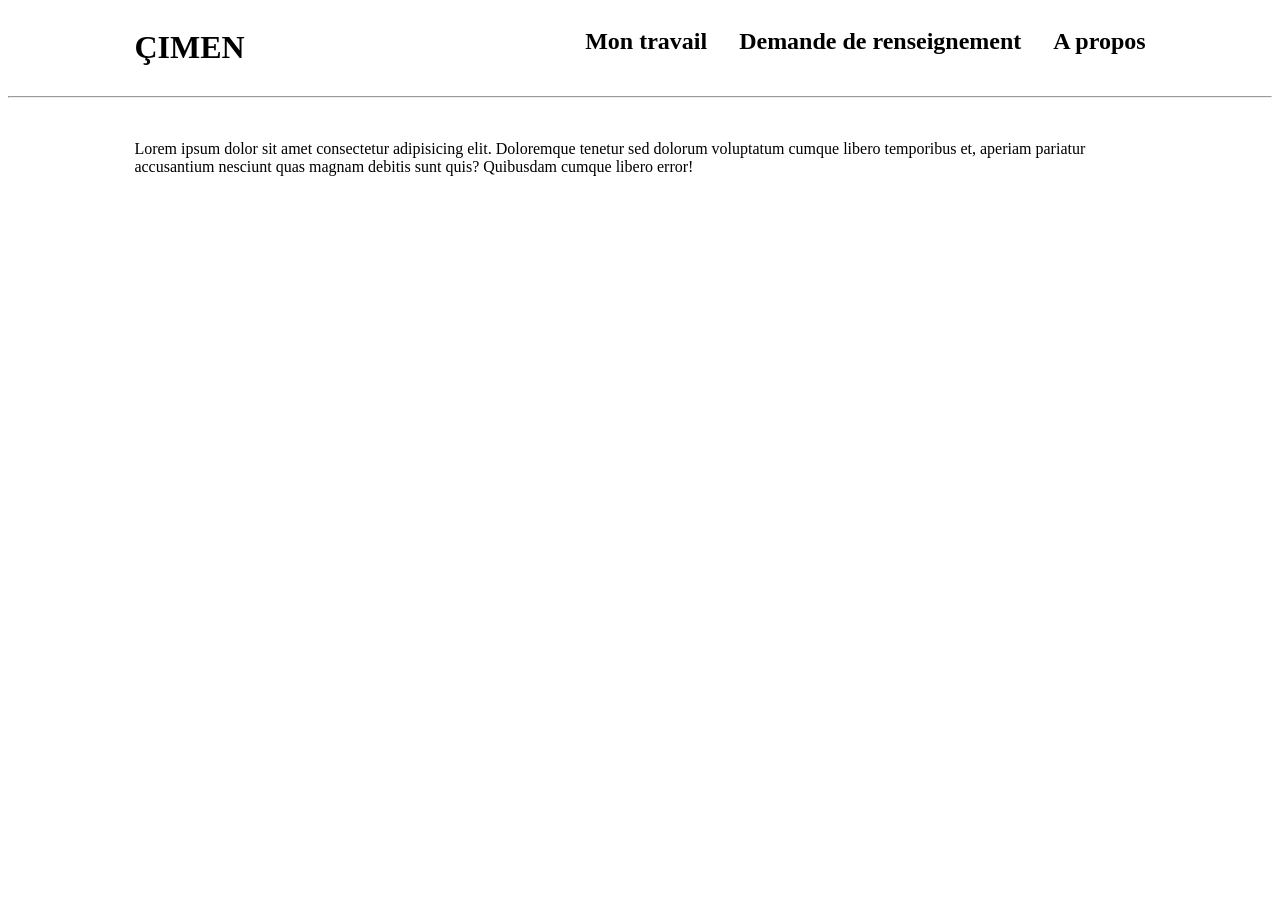
==== index.html @ 94a95dae "Add files via upload" ====
<!DOCTYPE html>
<html lang="en">
<head>
    <meta charset="UTF-8">
    <meta name="viewport" content="width=device-width, initial-scale=1.0">
    <title>portfolio</title>
    <link rel="stylesheet" href="style.css">
</head>
<body>
    <div class="header container">
        <h1>ÇIMEN</h1>
        <div class="menu">
            <h2>Mon travail</h2>
            <h2>Demande de renseignement</h2>
            <h2>A propos</h2>
        </div>
    </div>
    <hr>
    <div class="container">
         <img src="images/saifle1-0925.jpg" alt="" class="full_width">
    <p>Lorem ipsum dolor sit amet consectetur adipisicing elit. Doloremque tenetur sed dolorum voluptatum cumque libero temporibus et, aperiam pariatur accusantium nesciunt quas magnam debitis sunt quis? Quibusdam cumque libero error!</p>
    </div>
    <div class="gallery">
        <img src="images/WLQBNycbrvwDtgbrcdLbaE.jpg" alt="">
        <img src="images/Bachelor's_button,_Basket_flower,_Boutonniere_flower,_Cornflower_-_3.jpg" alt="">
    </div>
</body>
</html>
---- style.css ----
.header{
    display: flex;
    justify-content: space-between;
    allign-items : center; 
}

.menu{
    display: flex;
    justify-content: space-between;
    gap: 32px;
}

.container{
    width: 80%;
    margin: 0 auto;
}

.full_width{
    width: 100%;
    object-fit: cover;
}
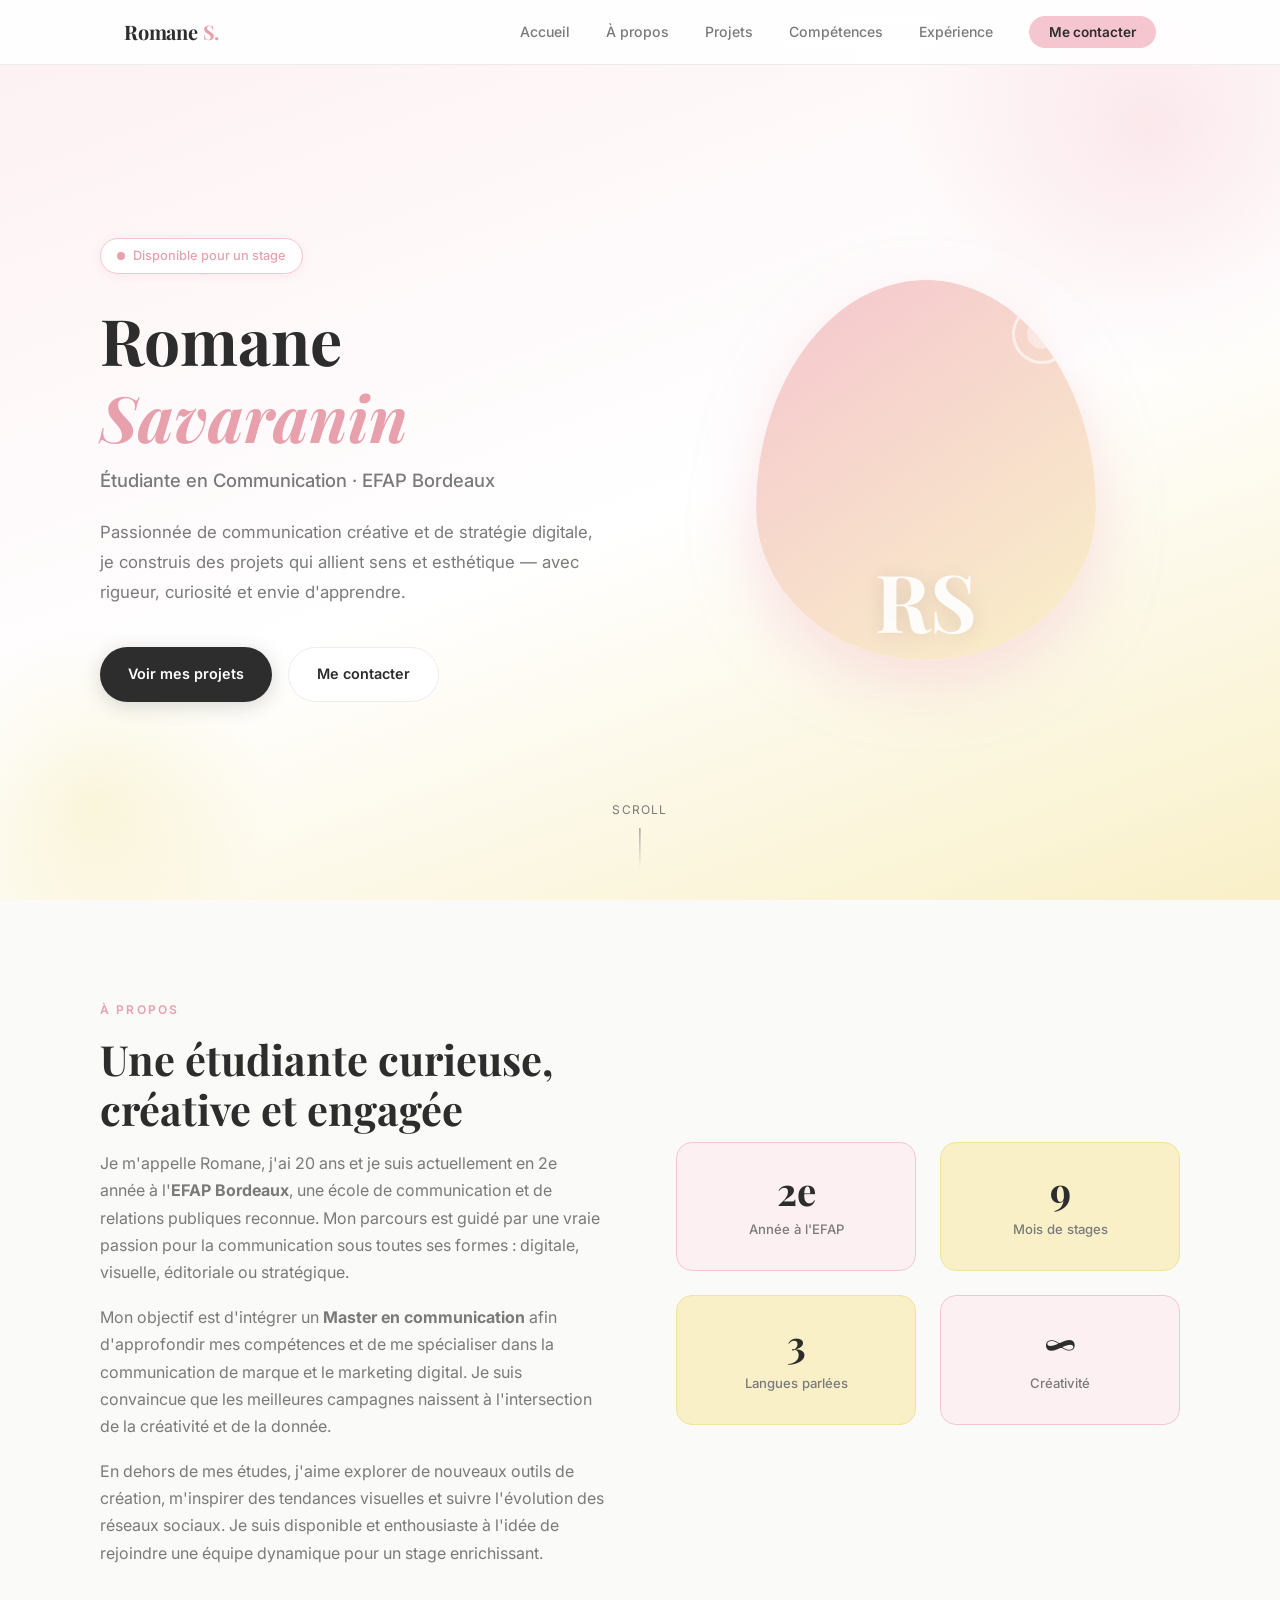
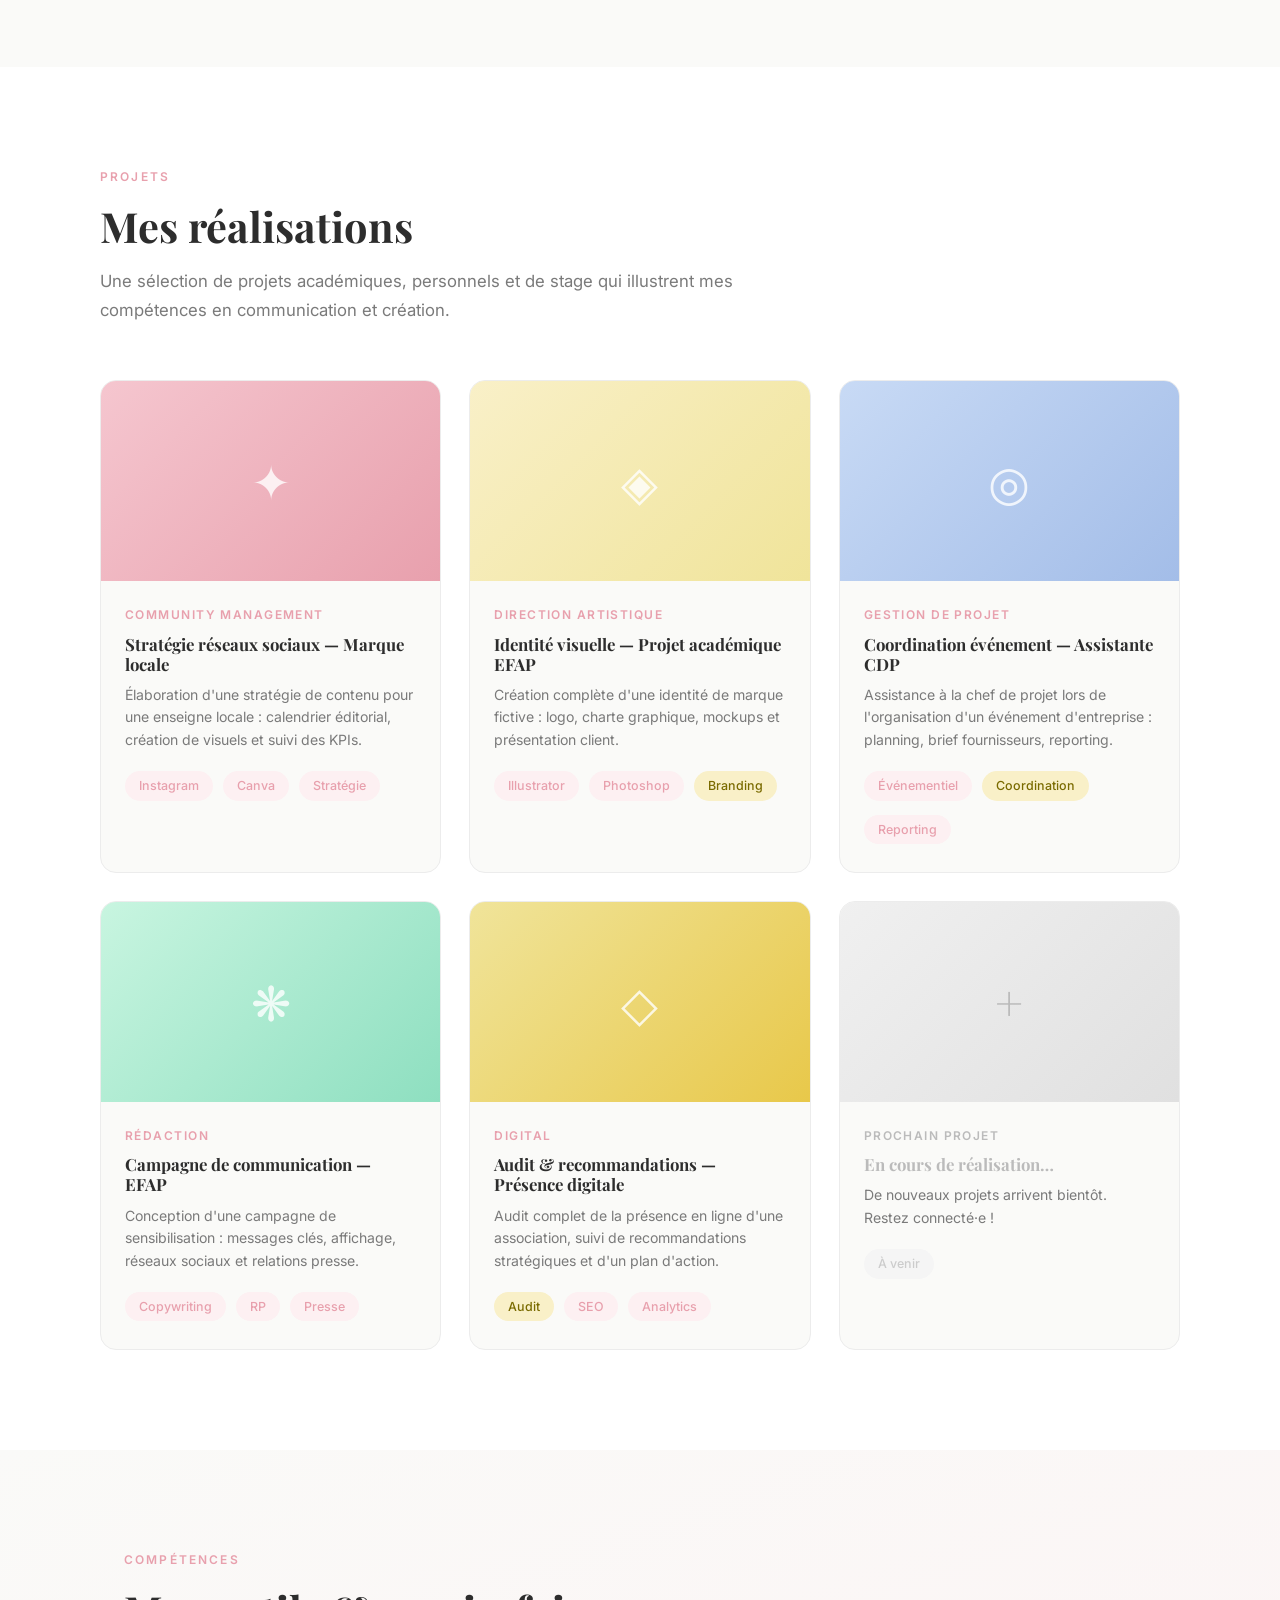
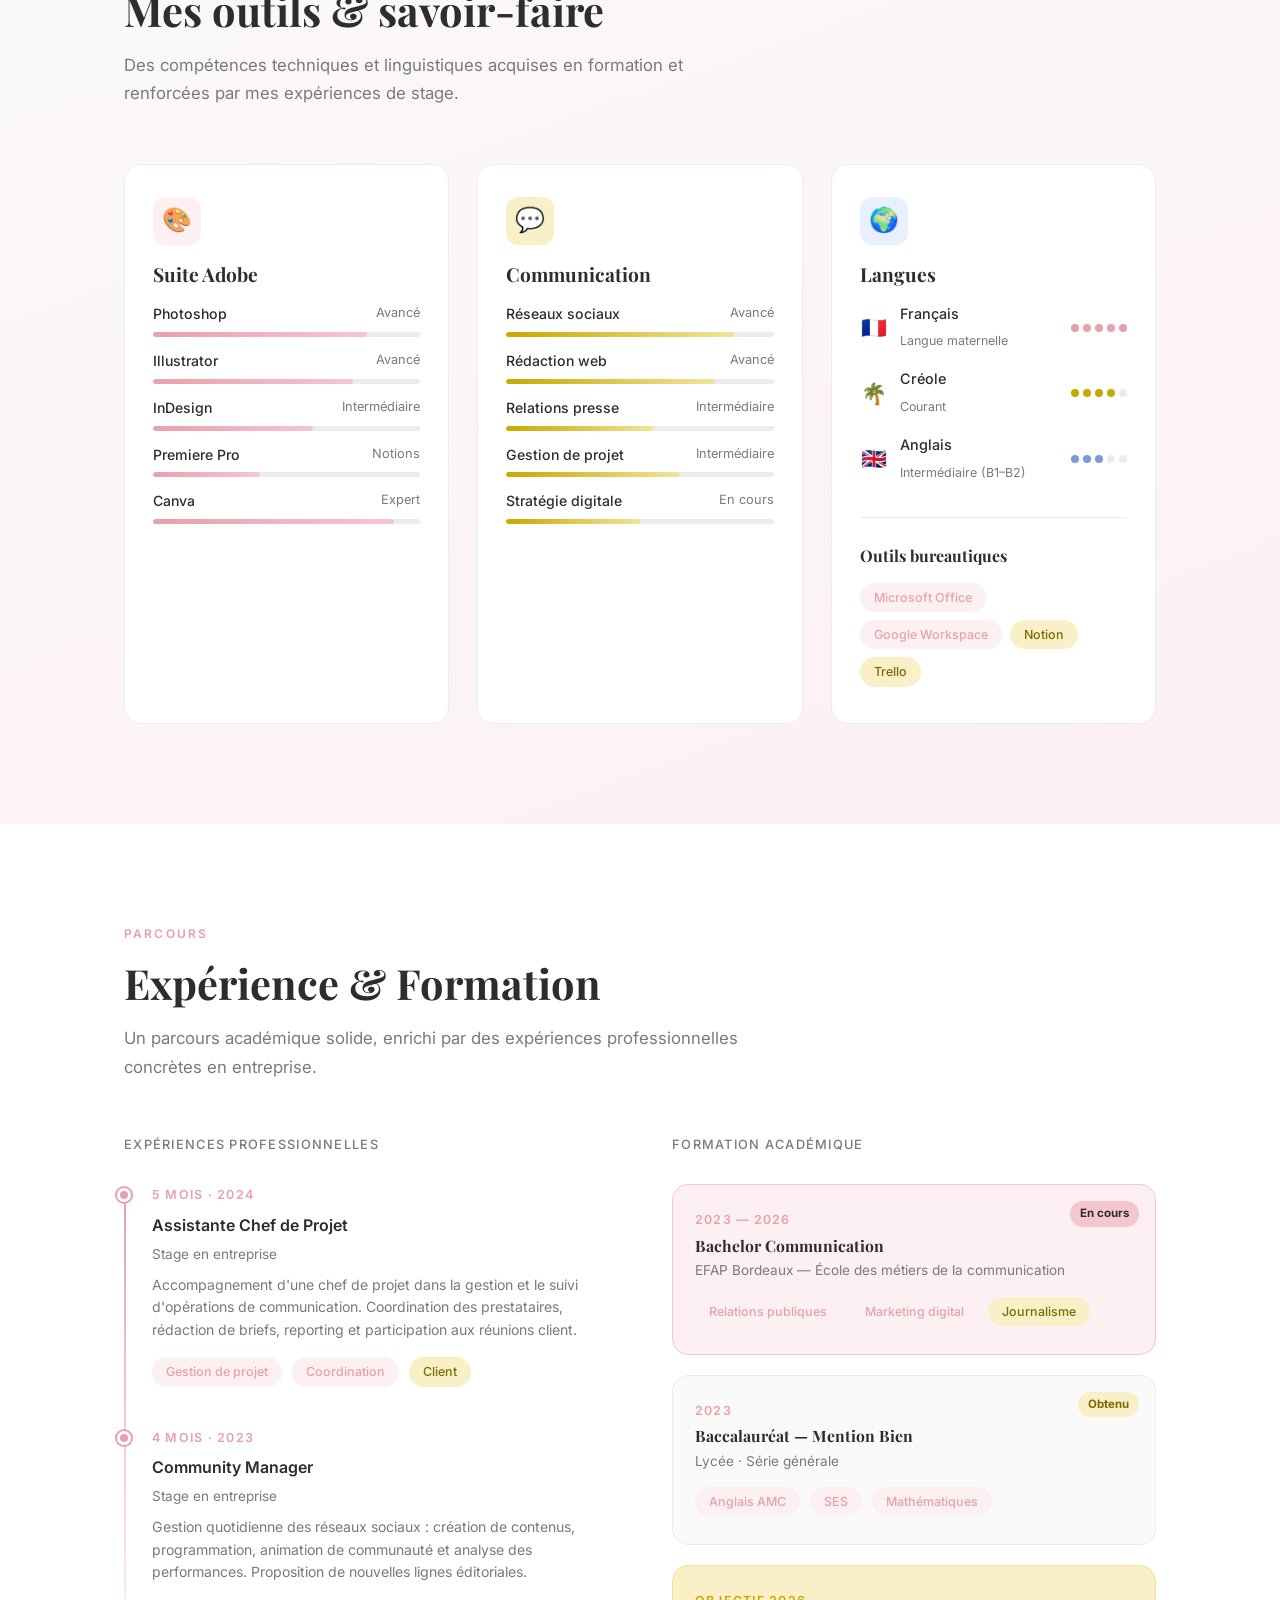
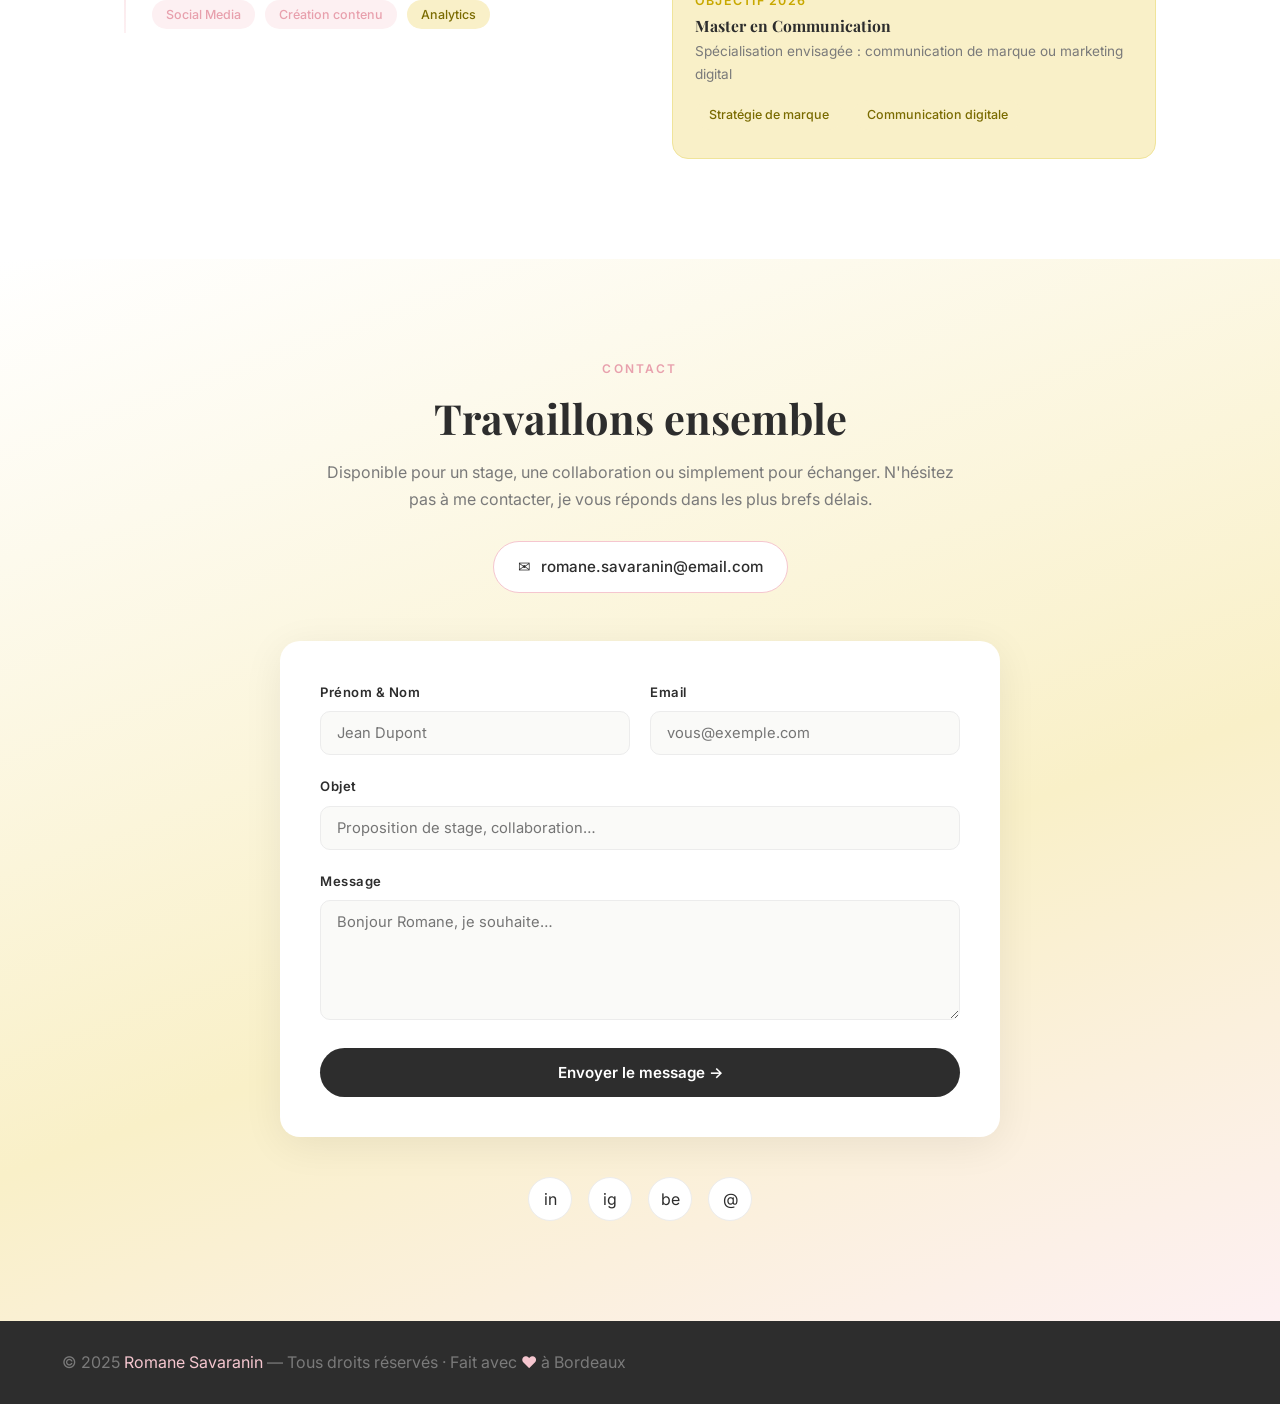
==== commit 349eb83c: "Add files via upload" ====
--- a/index.html
+++ b/index.html
@@ -1,28 +1,726 @@
 <!DOCTYPE html>
-<html lang="en">
+<html lang="fr">
 <head>
-    <meta charset="UTF-8">
-    <meta name="viewport" content="width=device-width, initial-scale=1.0">
-    <title>portfolio</title>
-    <link rel="stylesheet" href="style.css">
+  <meta charset="UTF-8" />
+  <meta name="viewport" content="width=device-width, initial-scale=1.0" />
+  <meta name="description" content="Portfolio de Romane Savaranin — Étudiante en communication à l'EFAP Bordeaux" />
+  <title>Romane Savaranin — Portfolio</title>
+
+  <!-- Google Fonts -->
+  <link rel="preconnect" href="https://fonts.googleapis.com" />
+  <link rel="preconnect" href="https://fonts.gstatic.com" crossorigin />
+  <link href="https://fonts.googleapis.com/css2?family=Playfair+Display:ital,wght@0,400;0,700;1,400&family=Inter:wght@400;500;600&display=swap" rel="stylesheet" />
+
+  <link rel="stylesheet" href="style.css" />
 </head>
 <body>
-    <div class="header container">
-        <h1>ÇIMEN</h1>
-        <div class="menu">
-            <h2>Mon travail</h2>
-            <h2>Demande de renseignement</h2>
-            <h2>A propos</h2>
-        </div>
-    </div>
-    <hr>
+
+  <!-- ============================================================
+       NAVIGATION
+  ============================================================ -->
+  <nav id="navbar">
+    <div class="nav-inner">
+      <a href="#accueil" class="nav-logo">Romane <span>S.</span></a>
+
+      <ul class="nav-links">
+        <li><a href="#accueil">Accueil</a></li>
+        <li><a href="#apropos">À propos</a></li>
+        <li><a href="#projets">Projets</a></li>
+        <li><a href="#competences">Compétences</a></li>
+        <li><a href="#experience">Expérience</a></li>
+        <li><a href="#contact" class="nav-cta">Me contacter</a></li>
+      </ul>
+
+      <button class="hamburger" id="hamburger" aria-label="Menu">
+        <span></span>
+        <span></span>
+        <span></span>
+      </button>
+    </div>
+
+    <div class="mobile-menu" id="mobileMenu">
+      <a href="#accueil"    onclick="closeMobileMenu()">Accueil</a>
+      <a href="#apropos"    onclick="closeMobileMenu()">À propos</a>
+      <a href="#projets"    onclick="closeMobileMenu()">Projets</a>
+      <a href="#competences" onclick="closeMobileMenu()">Compétences</a>
+      <a href="#experience" onclick="closeMobileMenu()">Expérience</a>
+      <a href="#contact"    onclick="closeMobileMenu()">Me contacter</a>
+    </div>
+  </nav>
+
+
+  <!-- ============================================================
+       HERO — ACCUEIL
+  ============================================================ -->
+  <section id="accueil">
+    <div class="hero-inner">
+
+      <!-- Texte -->
+      <div class="hero-text">
+        <div class="hero-badge">Disponible pour un stage</div>
+
+        <h1 class="hero-name">
+          Romane<br />
+          <em>Savaranin</em>
+        </h1>
+
+        <p class="hero-role">Étudiante en Communication · EFAP Bordeaux</p>
+
+        <p class="hero-tagline">
+          Passionnée de communication créative et de stratégie digitale,
+          je construis des projets qui allient sens et esthétique —
+          avec rigueur, curiosité et envie d'apprendre.
+        </p>
+
+        <div class="hero-ctas">
+          <a href="#projets" class="btn btn-primary">
+            Voir mes projets
+          </a>
+          <a href="#contact" class="btn btn-secondary">
+            Me contacter
+          </a>
+        </div>
+      </div>
+
+      <!-- Visuel -->
+      <div class="hero-visual">
+        <div class="hero-avatar">
+          <div class="avatar-decoration"></div>
+          <div class="hero-avatar-inner">
+            <span class="avatar-initials">RS</span>
+          </div>
+        </div>
+      </div>
+
+    </div>
+
+    <div class="hero-scroll">Scroll</div>
+  </section>
+
+
+  <!-- ============================================================
+       À PROPOS
+  ============================================================ -->
+  <section id="apropos">
+    <div class="about-grid">
+
+      <!-- Texte -->
+      <div class="about-text reveal">
+        <span class="section-label">À propos</span>
+        <h2 class="section-title">Une étudiante curieuse,<br />créative et engagée</h2>
+
+        <p>
+          Je m'appelle Romane, j'ai 20 ans et je suis actuellement en 2e année
+          à l'<strong>EFAP Bordeaux</strong>, une école de communication et de
+          relations publiques reconnue. Mon parcours est guidé par une vraie
+          passion pour la communication sous toutes ses formes : digitale,
+          visuelle, éditoriale ou stratégique.
+        </p>
+        <p>
+          Mon objectif est d'intégrer un <strong>Master en communication</strong>
+          afin d'approfondir mes compétences et de me spécialiser dans la
+          communication de marque et le marketing digital. Je suis convaincue
+          que les meilleures campagnes naissent à l'intersection de la créativité
+          et de la donnée.
+        </p>
+        <p>
+          En dehors de mes études, j'aime explorer de nouveaux outils de création,
+          m'inspirer des tendances visuelles et suivre l'évolution des réseaux sociaux.
+          Je suis disponible et enthousiaste à l'idée de rejoindre une équipe
+          dynamique pour un stage enrichissant.
+        </p>
+      </div>
+
+      <!-- Stats -->
+      <div class="about-stats reveal reveal-delay-1">
+        <div class="stat-card">
+          <span class="stat-number">2e</span>
+          <span class="stat-label">Année à l'EFAP</span>
+        </div>
+        <div class="stat-card">
+          <span class="stat-number">9</span>
+          <span class="stat-label">Mois de stages</span>
+        </div>
+        <div class="stat-card">
+          <span class="stat-number">3</span>
+          <span class="stat-label">Langues parlées</span>
+        </div>
+        <div class="stat-card">
+          <span class="stat-number">∞</span>
+          <span class="stat-label">Créativité</span>
+        </div>
+      </div>
+
+    </div>
+  </section>
+
+
+  <!-- ============================================================
+       PROJETS
+  ============================================================ -->
+  <section id="projets">
+    <div class="projects-header reveal">
+      <span class="section-label">Projets</span>
+      <h2 class="section-title">Mes réalisations</h2>
+      <p class="section-subtitle">
+        Une sélection de projets académiques, personnels et de stage
+        qui illustrent mes compétences en communication et création.
+      </p>
+    </div>
+
+    <div class="projects-grid">
+
+      <!-- Carte 1 -->
+      <article class="project-card reveal">
+        <div class="project-thumb">
+          <span class="project-thumb-label">✦</span>
+          <div class="project-overlay">
+            <span class="project-overlay-text">Voir le projet</span>
+          </div>
+        </div>
+        <div class="project-body">
+          <span class="project-category">Community Management</span>
+          <h3 class="project-title">Stratégie réseaux sociaux — Marque locale</h3>
+          <p class="project-desc">
+            Élaboration d'une stratégie de contenu pour une enseigne locale :
+            calendrier éditorial, création de visuels et suivi des KPIs.
+          </p>
+          <div class="project-tags">
+            <span class="tag">Instagram</span>
+            <span class="tag">Canva</span>
+            <span class="tag">Stratégie</span>
+          </div>
+        </div>
+      </article>
+
+      <!-- Carte 2 -->
+      <article class="project-card reveal reveal-delay-1">
+        <div class="project-thumb">
+          <span class="project-thumb-label">◈</span>
+          <div class="project-overlay">
+            <span class="project-overlay-text">Voir le projet</span>
+          </div>
+        </div>
+        <div class="project-body">
+          <span class="project-category">Direction Artistique</span>
+          <h3 class="project-title">Identité visuelle — Projet académique EFAP</h3>
+          <p class="project-desc">
+            Création complète d'une identité de marque fictive : logo, charte
+            graphique, mockups et présentation client.
+          </p>
+          <div class="project-tags">
+            <span class="tag">Illustrator</span>
+            <span class="tag">Photoshop</span>
+            <span class="tag butter">Branding</span>
+          </div>
+        </div>
+      </article>
+
+      <!-- Carte 3 -->
+      <article class="project-card reveal reveal-delay-2">
+        <div class="project-thumb">
+          <span class="project-thumb-label">◎</span>
+          <div class="project-overlay">
+            <span class="project-overlay-text">Voir le projet</span>
+          </div>
+        </div>
+        <div class="project-body">
+          <span class="project-category">Gestion de Projet</span>
+          <h3 class="project-title">Coordination événement — Assistante CDP</h3>
+          <p class="project-desc">
+            Assistance à la chef de projet lors de l'organisation d'un événement
+            d'entreprise : planning, brief fournisseurs, reporting.
+          </p>
+          <div class="project-tags">
+            <span class="tag">Événementiel</span>
+            <span class="tag butter">Coordination</span>
+            <span class="tag">Reporting</span>
+          </div>
+        </div>
+      </article>
+
+      <!-- Carte 4 -->
+      <article class="project-card reveal">
+        <div class="project-thumb">
+          <span class="project-thumb-label">❋</span>
+          <div class="project-overlay">
+            <span class="project-overlay-text">Voir le projet</span>
+          </div>
+        </div>
+        <div class="project-body">
+          <span class="project-category">Rédaction</span>
+          <h3 class="project-title">Campagne de communication — EFAP</h3>
+          <p class="project-desc">
+            Conception d'une campagne de sensibilisation : messages clés,
+            affichage, réseaux sociaux et relations presse.
+          </p>
+          <div class="project-tags">
+            <span class="tag">Copywriting</span>
+            <span class="tag">RP</span>
+            <span class="tag">Presse</span>
+          </div>
+        </div>
+      </article>
+
+      <!-- Carte 5 -->
+      <article class="project-card reveal reveal-delay-1">
+        <div class="project-thumb">
+          <span class="project-thumb-label">◇</span>
+          <div class="project-overlay">
+            <span class="project-overlay-text">Voir le projet</span>
+          </div>
+        </div>
+        <div class="project-body">
+          <span class="project-category">Digital</span>
+          <h3 class="project-title">Audit & recommandations — Présence digitale</h3>
+          <p class="project-desc">
+            Audit complet de la présence en ligne d'une association, suivi
+            de recommandations stratégiques et d'un plan d'action.
+          </p>
+          <div class="project-tags">
+            <span class="tag butter">Audit</span>
+            <span class="tag">SEO</span>
+            <span class="tag">Analytics</span>
+          </div>
+        </div>
+      </article>
+
+      <!-- Carte 6 — "À venir" -->
+      <article class="project-card reveal reveal-delay-2">
+        <div class="project-thumb" style="background: linear-gradient(135deg, #f0f0f0 0%, #e0e0e0 100%);">
+          <span class="project-thumb-label" style="color: rgba(0,0,0,0.2);">+</span>
+          <div class="project-overlay">
+            <span class="project-overlay-text">Bientôt</span>
+          </div>
+        </div>
+        <div class="project-body">
+          <span class="project-category" style="color: #bbb;">Prochain projet</span>
+          <h3 class="project-title" style="color: #bbb;">En cours de réalisation…</h3>
+          <p class="project-desc">
+            De nouveaux projets arrivent bientôt. Restez connecté·e !
+          </p>
+          <div class="project-tags">
+            <span class="tag" style="background:#f5f5f5; color:#ccc;">À venir</span>
+          </div>
+        </div>
+      </article>
+
+    </div>
+  </section>
+
+
+  <!-- ============================================================
+       COMPÉTENCES
+  ============================================================ -->
+  <section id="competences">
     <div class="container">
-         <img src="images/saifle1-0925.jpg" alt="" class="full_width">
-    <p>Lorem ipsum dolor sit amet consectetur adipisicing elit. Doloremque tenetur sed dolorum voluptatum cumque libero temporibus et, aperiam pariatur accusantium nesciunt quas magnam debitis sunt quis? Quibusdam cumque libero error!</p>
-    </div>
-    <div class="gallery">
-        <img src="images/WLQBNycbrvwDtgbrcdLbaE.jpg" alt="">
-        <img src="images/Bachelor's_button,_Basket_flower,_Boutonniere_flower,_Cornflower_-_3.jpg" alt="">
-    </div>
+      <div class="reveal" style="margin-bottom: 56px;">
+        <span class="section-label">Compétences</span>
+        <h2 class="section-title">Mes outils & savoir-faire</h2>
+        <p class="section-subtitle">
+          Des compétences techniques et linguistiques acquises en formation
+          et renforcées par mes expériences de stage.
+        </p>
+      </div>
+
+      <div class="skills-grid">
+
+        <!-- Adobe Suite -->
+        <div class="skill-category reveal">
+          <div class="skill-icon">🎨</div>
+          <h3>Suite Adobe</h3>
+          <ul class="skill-list">
+            <li class="skill-item">
+              <div class="skill-name">
+                <span>Photoshop</span>
+                <span>Avancé</span>
+              </div>
+              <div class="skill-bar"><div class="skill-fill" style="width:80%"></div></div>
+            </li>
+            <li class="skill-item">
+              <div class="skill-name">
+                <span>Illustrator</span>
+                <span>Avancé</span>
+              </div>
+              <div class="skill-bar"><div class="skill-fill" style="width:75%"></div></div>
+            </li>
+            <li class="skill-item">
+              <div class="skill-name">
+                <span>InDesign</span>
+                <span>Intermédiaire</span>
+              </div>
+              <div class="skill-bar"><div class="skill-fill" style="width:60%"></div></div>
+            </li>
+            <li class="skill-item">
+              <div class="skill-name">
+                <span>Premiere Pro</span>
+                <span>Notions</span>
+              </div>
+              <div class="skill-bar"><div class="skill-fill" style="width:40%"></div></div>
+            </li>
+            <li class="skill-item">
+              <div class="skill-name">
+                <span>Canva</span>
+                <span>Expert</span>
+              </div>
+              <div class="skill-bar"><div class="skill-fill" style="width:90%"></div></div>
+            </li>
+          </ul>
+        </div>
+
+        <!-- Communication -->
+        <div class="skill-category reveal reveal-delay-1">
+          <div class="skill-icon">💬</div>
+          <h3>Communication</h3>
+          <ul class="skill-list">
+            <li class="skill-item">
+              <div class="skill-name">
+                <span>Réseaux sociaux</span>
+                <span>Avancé</span>
+              </div>
+              <div class="skill-bar"><div class="skill-fill" style="width:85%"></div></div>
+            </li>
+            <li class="skill-item">
+              <div class="skill-name">
+                <span>Rédaction web</span>
+                <span>Avancé</span>
+              </div>
+              <div class="skill-bar"><div class="skill-fill" style="width:78%"></div></div>
+            </li>
+            <li class="skill-item">
+              <div class="skill-name">
+                <span>Relations presse</span>
+                <span>Intermédiaire</span>
+              </div>
+              <div class="skill-bar"><div class="skill-fill" style="width:55%"></div></div>
+            </li>
+            <li class="skill-item">
+              <div class="skill-name">
+                <span>Gestion de projet</span>
+                <span>Intermédiaire</span>
+              </div>
+              <div class="skill-bar"><div class="skill-fill" style="width:65%"></div></div>
+            </li>
+            <li class="skill-item">
+              <div class="skill-name">
+                <span>Stratégie digitale</span>
+                <span>En cours</span>
+              </div>
+              <div class="skill-bar"><div class="skill-fill" style="width:50%"></div></div>
+            </li>
+          </ul>
+        </div>
+
+        <!-- Langues -->
+        <div class="skill-category reveal reveal-delay-2">
+          <div class="skill-icon">🌍</div>
+          <h3>Langues</h3>
+          <ul class="lang-list">
+
+            <li class="lang-item">
+              <span class="lang-flag">🇫🇷</span>
+              <div class="lang-info">
+                <span class="lang-name">Français</span>
+                <span class="lang-level">Langue maternelle</span>
+              </div>
+              <div class="lang-dots">
+                <span class="dot filled"></span>
+                <span class="dot filled"></span>
+                <span class="dot filled"></span>
+                <span class="dot filled"></span>
+                <span class="dot filled"></span>
+              </div>
+            </li>
+
+            <li class="lang-item">
+              <span class="lang-flag">🌴</span>
+              <div class="lang-info">
+                <span class="lang-name">Créole</span>
+                <span class="lang-level">Courant</span>
+              </div>
+              <div class="lang-dots">
+                <span class="dot filled"></span>
+                <span class="dot filled"></span>
+                <span class="dot filled"></span>
+                <span class="dot filled"></span>
+                <span class="dot"></span>
+              </div>
+            </li>
+
+            <li class="lang-item">
+              <span class="lang-flag">🇬🇧</span>
+              <div class="lang-info">
+                <span class="lang-name">Anglais</span>
+                <span class="lang-level">Intermédiaire (B1–B2)</span>
+              </div>
+              <div class="lang-dots">
+                <span class="dot filled"></span>
+                <span class="dot filled"></span>
+                <span class="dot filled"></span>
+                <span class="dot"></span>
+                <span class="dot"></span>
+              </div>
+            </li>
+
+          </ul>
+
+          <!-- Outils complémentaires -->
+          <div style="margin-top: 32px; padding-top: 28px; border-top: 1px solid var(--border);">
+            <h3 style="margin-bottom: 14px; font-size: 1rem;">Outils bureautiques</h3>
+            <div>
+              <span class="tag">Microsoft Office</span>
+              <span class="tag">Google Workspace</span>
+              <span class="tag butter">Notion</span>
+              <span class="tag butter">Trello</span>
+            </div>
+          </div>
+        </div>
+
+      </div>
+    </div>
+  </section>
+
+
+  <!-- ============================================================
+       EXPÉRIENCE & FORMATION
+  ============================================================ -->
+  <section id="experience">
+    <div class="container">
+      <div class="reveal" style="margin-bottom: 56px;">
+        <span class="section-label">Parcours</span>
+        <h2 class="section-title">Expérience & Formation</h2>
+        <p class="section-subtitle">
+          Un parcours académique solide, enrichi par des expériences
+          professionnelles concrètes en entreprise.
+        </p>
+      </div>
+
+      <div class="experience-inner">
+
+        <!-- Timeline expériences -->
+        <div>
+          <h3 style="margin-bottom: 32px; font-size: 1.1rem; color: var(--text-light); font-weight: 500; font-family: var(--font-body); text-transform: uppercase; letter-spacing: 0.1em; font-size: 0.8rem;">Expériences professionnelles</h3>
+
+          <div class="timeline reveal">
+
+            <div class="timeline-item">
+              <span class="timeline-dot"></span>
+              <span class="timeline-date">5 mois · 2024</span>
+              <div class="timeline-title">Assistante Chef de Projet</div>
+              <div class="timeline-place">Stage en entreprise</div>
+              <p class="timeline-desc">
+                Accompagnement d'une chef de projet dans la gestion et le suivi
+                d'opérations de communication. Coordination des prestataires,
+                rédaction de briefs, reporting et participation aux réunions client.
+              </p>
+              <div style="margin-top: 12px; display:flex; flex-wrap:wrap; gap:6px;">
+                <span class="tag">Gestion de projet</span>
+                <span class="tag">Coordination</span>
+                <span class="tag butter">Client</span>
+              </div>
+            </div>
+
+            <div class="timeline-item">
+              <span class="timeline-dot"></span>
+              <span class="timeline-date">4 mois · 2023</span>
+              <div class="timeline-title">Community Manager</div>
+              <div class="timeline-place">Stage en entreprise</div>
+              <p class="timeline-desc">
+                Gestion quotidienne des réseaux sociaux : création de contenus,
+                programmation, animation de communauté et analyse des performances.
+                Proposition de nouvelles lignes éditoriales.
+              </p>
+              <div style="margin-top: 12px; display:flex; flex-wrap:wrap; gap:6px;">
+                <span class="tag">Social Media</span>
+                <span class="tag">Création contenu</span>
+                <span class="tag butter">Analytics</span>
+              </div>
+            </div>
+
+          </div>
+        </div>
+
+        <!-- Formation -->
+        <div>
+          <h3 style="margin-bottom: 32px; font-size: 0.8rem; color: var(--text-light); font-weight: 500; font-family: var(--font-body); text-transform: uppercase; letter-spacing: 0.1em;">Formation académique</h3>
+
+          <div class="edu-cards">
+
+            <div class="edu-card reveal">
+              <span class="edu-card-badge">En cours</span>
+              <span class="edu-card-date">2023 — 2026</span>
+              <h3>Bachelor Communication</h3>
+              <div class="edu-card-place">EFAP Bordeaux — École des métiers de la communication</div>
+              <div class="edu-mentions">
+                <span class="tag">Relations publiques</span>
+                <span class="tag">Marketing digital</span>
+                <span class="tag butter">Journalisme</span>
+              </div>
+            </div>
+
+            <div class="edu-card reveal reveal-delay-1">
+              <span class="edu-card-badge" style="background: var(--butter); color: #7a6b00;">Obtenu</span>
+              <span class="edu-card-date">2023</span>
+              <h3>Baccalauréat — Mention Bien</h3>
+              <div class="edu-card-place">Lycée · Série générale</div>
+              <div class="edu-mentions">
+                <span class="tag">Anglais AMC</span>
+                <span class="tag">SES</span>
+                <span class="tag">Mathématiques</span>
+              </div>
+            </div>
+
+            <div class="edu-card reveal reveal-delay-2" style="background: var(--butter); border-color: var(--butter-dark);">
+              <span class="edu-card-date" style="color: #c8a800;">Objectif 2026</span>
+              <h3>Master en Communication</h3>
+              <div class="edu-card-place">Spécialisation envisagée : communication de marque ou marketing digital</div>
+              <div class="edu-mentions">
+                <span class="tag butter">Stratégie de marque</span>
+                <span class="tag butter">Communication digitale</span>
+              </div>
+            </div>
+
+          </div>
+        </div>
+
+      </div>
+    </div>
+  </section>
+
+
+  <!-- ============================================================
+       CONTACT
+  ============================================================ -->
+  <section id="contact">
+    <div class="contact-inner">
+
+      <div class="reveal">
+        <span class="section-label">Contact</span>
+        <h2 class="section-title">Travaillons ensemble</h2>
+        <p>
+          Disponible pour un stage, une collaboration ou simplement pour échanger.
+          N'hésitez pas à me contacter, je vous réponds dans les plus brefs délais.
+        </p>
+      </div>
+
+      <a href="mailto:romane.savaranin@email.com" class="contact-email-display reveal">
+        <span>✉</span>
+        romane.savaranin@email.com
+      </a>
+
+      <!-- Formulaire -->
+      <div class="contact-form reveal">
+        <form id="contactForm" novalidate>
+
+          <div class="form-row">
+            <div class="form-group">
+              <label for="name">Prénom & Nom</label>
+              <input type="text" id="name" name="name" placeholder="Jean Dupont" required />
+            </div>
+            <div class="form-group">
+              <label for="email">Email</label>
+              <input type="email" id="email" name="email" placeholder="vous@exemple.com" required />
+            </div>
+          </div>
+
+          <div class="form-group">
+            <label for="subject">Objet</label>
+            <input type="text" id="subject" name="subject" placeholder="Proposition de stage, collaboration…" />
+          </div>
+
+          <div class="form-group">
+            <label for="message">Message</label>
+            <textarea id="message" name="message" placeholder="Bonjour Romane, je souhaite…" required></textarea>
+          </div>
+
+          <button type="submit" class="form-submit">Envoyer le message →</button>
+
+          <div class="form-success" id="formSuccess">
+            ✓ Message envoyé ! Je vous répondrai très prochainement.
+          </div>
+
+        </form>
+      </div>
+
+      <!-- Réseaux sociaux -->
+      <div class="social-links reveal">
+        <a href="#" class="social-link" aria-label="LinkedIn" title="LinkedIn">in</a>
+        <a href="#" class="social-link" aria-label="Instagram" title="Instagram">ig</a>
+        <a href="#" class="social-link" aria-label="Behance" title="Behance">be</a>
+        <a href="#" class="social-link" aria-label="Email" title="Email">@</a>
+      </div>
+
+    </div>
+  </section>
+
+
+  <!-- ============================================================
+       FOOTER
+  ============================================================ -->
+  <footer>
+    <p>© 2025 <span>Romane Savaranin</span> — Tous droits réservés · Fait avec <span>♥</span> à Bordeaux</p>
+  </footer>
+
+
+  <!-- ============================================================
+       JAVASCRIPT LÉGER
+  ============================================================ -->
+  <script>
+    /* --- Navbar scroll shadow --- */
+    const navbar = document.getElementById('navbar');
+    window.addEventListener('scroll', () => {
+      navbar.classList.toggle('scrolled', window.scrollY > 20);
+    });
+
+    /* --- Hamburger menu mobile --- */
+    const hamburger = document.getElementById('hamburger');
+    const mobileMenu = document.getElementById('mobileMenu');
+
+    hamburger.addEventListener('click', () => {
+      mobileMenu.classList.toggle('open');
+    });
+
+    function closeMobileMenu() {
+      mobileMenu.classList.remove('open');
+    }
+
+    /* --- Scroll reveal --- */
+    const revealEls = document.querySelectorAll('.reveal');
+
+    const observer = new IntersectionObserver((entries) => {
+      entries.forEach(entry => {
+        if (entry.isIntersecting) {
+          entry.target.classList.add('visible');
+          observer.unobserve(entry.target);
+        }
+      });
+    }, { threshold: 0.12 });
+
+    revealEls.forEach(el => observer.observe(el));
+
+    /* --- Formulaire (simulation d'envoi) --- */
+    const form = document.getElementById('contactForm');
+    const successMsg = document.getElementById('formSuccess');
+
+    form.addEventListener('submit', (e) => {
+      e.preventDefault();
+
+      const btn = form.querySelector('.form-submit');
+      btn.textContent = 'Envoi en cours…';
+      btn.disabled = true;
+
+      setTimeout(() => {
+        successMsg.style.display = 'block';
+        form.reset();
+        btn.textContent = 'Envoyer le message →';
+        btn.disabled = false;
+
+        setTimeout(() => {
+          successMsg.style.display = 'none';
+        }, 5000);
+      }, 1200);
+    });
+  </script>
+
 </body>
-</html>+</html>
--- a/style.css
+++ b/style.css
@@ -1,21 +1,1231 @@
-.header{
-    display: flex;
-    justify-content: space-between;
-    allign-items : center; 
-}
-
-.menu{
-    display: flex;
-    justify-content: space-between;
-    gap: 32px;
-}
-
-.container{
-    width: 80%;
-    margin: 0 auto;
-}
-
-.full_width{
-    width: 100%;
-    object-fit: cover;
-}+/* ============================================
+   PORTFOLIO — ROMANE SAVARANIN
+   Style minimaliste, élégant, féminin-corporate
+   ============================================ */
+
+/* ---------- VARIABLES & RESET ---------- */
+:root {
+  --rose:       #f5c6cf;
+  --rose-dark:  #e8a0ad;
+  --rose-light: #fdf0f2;
+  --butter:     #f9f0c8;
+  --butter-dark:#f0e49a;
+  --white:      #ffffff;
+  --off-white:  #fafaf8;
+  --text:       #2d2d2d;
+  --text-light: #7a7a7a;
+  --border:     #ececec;
+
+  --font-heading: 'Playfair Display', 'Georgia', serif;
+  --font-body:    'Inter', 'Helvetica Neue', Arial, sans-serif;
+
+  --max-width: 1080px;
+  --section-pad: 100px 24px;
+  --radius: 16px;
+  --transition: 0.3s ease;
+}
+
+*, *::before, *::after {
+  box-sizing: border-box;
+  margin: 0;
+  padding: 0;
+}
+
+html {
+  scroll-behavior: smooth;
+  font-size: 16px;
+}
+
+body {
+  font-family: var(--font-body);
+  color: var(--text);
+  background: var(--white);
+  line-height: 1.7;
+  overflow-x: hidden;
+}
+
+/* ---------- TYPOGRAPHY ---------- */
+h1, h2, h3 {
+  font-family: var(--font-heading);
+  line-height: 1.2;
+}
+
+h1 { font-size: clamp(2.4rem, 6vw, 4rem); }
+h2 { font-size: clamp(1.8rem, 4vw, 2.6rem); }
+h3 { font-size: 1.2rem; }
+
+p {
+  font-size: 1rem;
+  color: var(--text-light);
+  max-width: 640px;
+}
+
+a {
+  text-decoration: none;
+  color: inherit;
+  transition: color var(--transition);
+}
+
+/* ---------- UTILITY ---------- */
+.container {
+  max-width: var(--max-width);
+  margin: 0 auto;
+  padding: 0 24px;
+}
+
+.section-label {
+  font-family: var(--font-body);
+  font-size: 0.75rem;
+  font-weight: 600;
+  letter-spacing: 0.18em;
+  text-transform: uppercase;
+  color: var(--rose-dark);
+  margin-bottom: 14px;
+  display: block;
+}
+
+.section-title {
+  margin-bottom: 16px;
+  color: var(--text);
+}
+
+.section-subtitle {
+  margin-bottom: 56px;
+  font-size: 1.05rem;
+}
+
+.tag {
+  display: inline-block;
+  background: var(--rose-light);
+  color: var(--rose-dark);
+  font-size: 0.78rem;
+  font-weight: 500;
+  padding: 4px 14px;
+  border-radius: 999px;
+  margin: 4px 4px 4px 0;
+}
+
+.tag.butter {
+  background: var(--butter);
+  color: #7a6b00;
+}
+
+/* ---------- NAVBAR ---------- */
+nav {
+  position: fixed;
+  top: 0;
+  left: 0;
+  right: 0;
+  z-index: 100;
+  background: rgba(255, 255, 255, 0.88);
+  backdrop-filter: blur(14px);
+  -webkit-backdrop-filter: blur(14px);
+  border-bottom: 1px solid var(--border);
+  transition: box-shadow var(--transition);
+}
+
+nav.scrolled {
+  box-shadow: 0 2px 20px rgba(0,0,0,0.06);
+}
+
+.nav-inner {
+  max-width: var(--max-width);
+  margin: 0 auto;
+  padding: 0 24px;
+  height: 64px;
+  display: flex;
+  align-items: center;
+  justify-content: space-between;
+}
+
+.nav-logo {
+  font-family: var(--font-heading);
+  font-size: 1.25rem;
+  font-weight: 700;
+  color: var(--text);
+  letter-spacing: -0.01em;
+}
+
+.nav-logo span {
+  color: var(--rose-dark);
+}
+
+.nav-links {
+  display: flex;
+  gap: 36px;
+  list-style: none;
+}
+
+.nav-links a {
+  font-size: 0.88rem;
+  font-weight: 500;
+  color: var(--text-light);
+  position: relative;
+}
+
+.nav-links a::after {
+  content: '';
+  position: absolute;
+  bottom: -3px;
+  left: 0;
+  width: 0;
+  height: 2px;
+  background: var(--rose-dark);
+  border-radius: 2px;
+  transition: width var(--transition);
+}
+
+.nav-links a:hover {
+  color: var(--text);
+}
+
+.nav-links a:hover::after {
+  width: 100%;
+}
+
+.nav-cta {
+  background: var(--rose);
+  color: var(--text) !important;
+  padding: 8px 20px;
+  border-radius: 999px;
+  font-weight: 600 !important;
+  font-size: 0.85rem !important;
+  transition: background var(--transition), transform var(--transition) !important;
+}
+
+.nav-cta::after { display: none !important; }
+
+.nav-cta:hover {
+  background: var(--rose-dark) !important;
+  transform: translateY(-1px);
+}
+
+/* Hamburger */
+.hamburger {
+  display: none;
+  flex-direction: column;
+  gap: 5px;
+  cursor: pointer;
+  background: none;
+  border: none;
+  padding: 4px;
+}
+
+.hamburger span {
+  display: block;
+  width: 24px;
+  height: 2px;
+  background: var(--text);
+  border-radius: 2px;
+  transition: var(--transition);
+}
+
+.mobile-menu {
+  display: none;
+  flex-direction: column;
+  gap: 0;
+  background: var(--white);
+  border-top: 1px solid var(--border);
+}
+
+.mobile-menu.open {
+  display: flex;
+}
+
+.mobile-menu a {
+  padding: 16px 24px;
+  font-size: 0.95rem;
+  font-weight: 500;
+  color: var(--text-light);
+  border-bottom: 1px solid var(--border);
+}
+
+.mobile-menu a:hover {
+  color: var(--text);
+  background: var(--rose-light);
+}
+
+/* ---------- HERO ---------- */
+#accueil {
+  min-height: 100vh;
+  display: flex;
+  align-items: center;
+  background: linear-gradient(160deg, var(--rose-light) 0%, var(--white) 55%, var(--butter) 100%);
+  padding: 120px 24px 80px;
+  position: relative;
+  overflow: hidden;
+}
+
+#accueil::before {
+  content: '';
+  position: absolute;
+  top: -120px;
+  right: -120px;
+  width: 500px;
+  height: 500px;
+  background: radial-gradient(circle, var(--rose) 0%, transparent 70%);
+  opacity: 0.35;
+  pointer-events: none;
+}
+
+#accueil::after {
+  content: '';
+  position: absolute;
+  bottom: -80px;
+  left: -80px;
+  width: 350px;
+  height: 350px;
+  background: radial-gradient(circle, var(--butter-dark) 0%, transparent 70%);
+  opacity: 0.3;
+  pointer-events: none;
+}
+
+.hero-inner {
+  max-width: var(--max-width);
+  margin: 0 auto;
+  display: grid;
+  grid-template-columns: 1fr 1fr;
+  align-items: center;
+  gap: 64px;
+  position: relative;
+  z-index: 1;
+}
+
+.hero-badge {
+  display: inline-flex;
+  align-items: center;
+  gap: 8px;
+  background: var(--white);
+  border: 1px solid var(--rose);
+  border-radius: 999px;
+  padding: 6px 16px;
+  font-size: 0.8rem;
+  font-weight: 500;
+  color: var(--rose-dark);
+  margin-bottom: 28px;
+  box-shadow: 0 2px 12px rgba(232,160,173,0.15);
+}
+
+.hero-badge::before {
+  content: '';
+  display: inline-block;
+  width: 8px;
+  height: 8px;
+  background: var(--rose-dark);
+  border-radius: 50%;
+  animation: pulse 2s infinite;
+}
+
+@keyframes pulse {
+  0%, 100% { opacity: 1; transform: scale(1); }
+  50%       { opacity: 0.5; transform: scale(1.3); }
+}
+
+.hero-name {
+  color: var(--text);
+  margin-bottom: 10px;
+  animation: fadeUp 0.8s ease forwards;
+}
+
+.hero-name em {
+  font-style: italic;
+  color: var(--rose-dark);
+}
+
+.hero-role {
+  font-size: 1.15rem;
+  font-weight: 500;
+  color: var(--text-light);
+  margin-bottom: 20px;
+  animation: fadeUp 0.9s ease forwards;
+}
+
+.hero-tagline {
+  font-size: 1.05rem;
+  color: var(--text-light);
+  line-height: 1.8;
+  max-width: 520px;
+  margin-bottom: 40px;
+  animation: fadeUp 1s ease forwards;
+}
+
+.hero-ctas {
+  display: flex;
+  gap: 16px;
+  flex-wrap: wrap;
+  animation: fadeUp 1.1s ease forwards;
+}
+
+.btn {
+  display: inline-flex;
+  align-items: center;
+  gap: 8px;
+  padding: 14px 28px;
+  border-radius: 999px;
+  font-size: 0.9rem;
+  font-weight: 600;
+  cursor: pointer;
+  transition: transform var(--transition), box-shadow var(--transition);
+  border: none;
+}
+
+.btn:hover {
+  transform: translateY(-2px);
+}
+
+.btn-primary {
+  background: var(--text);
+  color: var(--white);
+  box-shadow: 0 4px 20px rgba(45,45,45,0.18);
+}
+
+.btn-primary:hover {
+  box-shadow: 0 8px 30px rgba(45,45,45,0.28);
+}
+
+.btn-secondary {
+  background: var(--white);
+  color: var(--text);
+  border: 1.5px solid var(--border);
+}
+
+.btn-secondary:hover {
+  border-color: var(--rose-dark);
+  box-shadow: 0 4px 16px rgba(232,160,173,0.2);
+}
+
+/* Avatar / Illustration */
+.hero-visual {
+  display: flex;
+  justify-content: center;
+  align-items: center;
+  animation: fadeIn 1.2s ease forwards;
+}
+
+.hero-avatar {
+  width: 340px;
+  height: 380px;
+  background: linear-gradient(145deg, var(--rose) 0%, var(--butter) 100%);
+  border-radius: 50% 50% 50% 50% / 60% 60% 40% 40%;
+  position: relative;
+  overflow: hidden;
+  box-shadow: 0 24px 60px rgba(245,198,207,0.5);
+}
+
+.hero-avatar-inner {
+  position: absolute;
+  inset: 0;
+  display: flex;
+  flex-direction: column;
+  align-items: center;
+  justify-content: flex-end;
+  padding-bottom: 20px;
+}
+
+.avatar-initials {
+  font-family: var(--font-heading);
+  font-size: 5rem;
+  font-weight: 700;
+  color: rgba(255,255,255,0.9);
+  line-height: 1;
+  text-shadow: 0 2px 20px rgba(0,0,0,0.1);
+}
+
+.avatar-decoration {
+  position: absolute;
+  top: 24px;
+  right: 24px;
+  width: 60px;
+  height: 60px;
+  border: 3px solid rgba(255,255,255,0.6);
+  border-radius: 50%;
+}
+
+.avatar-decoration::after {
+  content: '';
+  position: absolute;
+  top: 50%;
+  left: 50%;
+  transform: translate(-50%, -50%);
+  width: 30px;
+  height: 30px;
+  background: rgba(255,255,255,0.4);
+  border-radius: 50%;
+}
+
+.hero-scroll {
+  position: absolute;
+  bottom: 32px;
+  left: 50%;
+  transform: translateX(-50%);
+  display: flex;
+  flex-direction: column;
+  align-items: center;
+  gap: 8px;
+  font-size: 0.75rem;
+  color: var(--text-light);
+  letter-spacing: 0.1em;
+  text-transform: uppercase;
+  animation: bounce 2s infinite;
+}
+
+.hero-scroll::after {
+  content: '';
+  width: 1px;
+  height: 40px;
+  background: linear-gradient(to bottom, var(--text-light), transparent);
+}
+
+@keyframes bounce {
+  0%, 100% { transform: translateX(-50%) translateY(0); }
+  50%       { transform: translateX(-50%) translateY(6px); }
+}
+
+@keyframes fadeUp {
+  from { opacity: 0; transform: translateY(24px); }
+  to   { opacity: 1; transform: translateY(0); }
+}
+
+@keyframes fadeIn {
+  from { opacity: 0; transform: scale(0.95); }
+  to   { opacity: 1; transform: scale(1); }
+}
+
+/* ---------- ABOUT ---------- */
+#apropos {
+  padding: var(--section-pad);
+  background: var(--off-white);
+}
+
+.about-grid {
+  display: grid;
+  grid-template-columns: 1fr 1fr;
+  gap: 72px;
+  align-items: center;
+  max-width: var(--max-width);
+  margin: 0 auto;
+}
+
+.about-text p {
+  margin-bottom: 18px;
+}
+
+.about-text p:last-child {
+  margin-bottom: 0;
+}
+
+.about-stats {
+  display: grid;
+  grid-template-columns: 1fr 1fr;
+  gap: 24px;
+}
+
+.stat-card {
+  background: var(--white);
+  border: 1px solid var(--border);
+  border-radius: var(--radius);
+  padding: 28px 24px;
+  text-align: center;
+  transition: transform var(--transition), box-shadow var(--transition);
+}
+
+.stat-card:hover {
+  transform: translateY(-4px);
+  box-shadow: 0 12px 32px rgba(0,0,0,0.07);
+}
+
+.stat-card:nth-child(1) { background: var(--rose-light); border-color: var(--rose); }
+.stat-card:nth-child(2) { background: var(--butter); border-color: var(--butter-dark); }
+.stat-card:nth-child(3) { background: var(--butter); border-color: var(--butter-dark); }
+.stat-card:nth-child(4) { background: var(--rose-light); border-color: var(--rose); }
+
+.stat-number {
+  font-family: var(--font-heading);
+  font-size: 2.4rem;
+  font-weight: 700;
+  color: var(--text);
+  display: block;
+  line-height: 1;
+  margin-bottom: 6px;
+}
+
+.stat-label {
+  font-size: 0.82rem;
+  color: var(--text-light);
+  font-weight: 500;
+}
+
+/* ---------- PROJECTS ---------- */
+#projets {
+  padding: var(--section-pad);
+  background: var(--white);
+}
+
+.projects-header {
+  max-width: var(--max-width);
+  margin: 0 auto 56px;
+}
+
+.projects-grid {
+  max-width: var(--max-width);
+  margin: 0 auto;
+  display: grid;
+  grid-template-columns: repeat(3, 1fr);
+  gap: 28px;
+}
+
+.project-card {
+  background: var(--off-white);
+  border: 1px solid var(--border);
+  border-radius: var(--radius);
+  overflow: hidden;
+  transition: transform var(--transition), box-shadow var(--transition);
+  cursor: pointer;
+}
+
+.project-card:hover {
+  transform: translateY(-6px);
+  box-shadow: 0 20px 50px rgba(0,0,0,0.1);
+}
+
+.project-thumb {
+  height: 200px;
+  position: relative;
+  overflow: hidden;
+}
+
+.project-card:nth-child(1) .project-thumb { background: linear-gradient(135deg, var(--rose) 0%, var(--rose-dark) 100%); }
+.project-card:nth-child(2) .project-thumb { background: linear-gradient(135deg, var(--butter) 0%, var(--butter-dark) 100%); }
+.project-card:nth-child(3) .project-thumb { background: linear-gradient(135deg, #c8daf5 0%, #a3bde8 100%); }
+.project-card:nth-child(4) .project-thumb { background: linear-gradient(135deg, #c8f5e0 0%, #8edfc0 100%); }
+.project-card:nth-child(5) .project-thumb { background: linear-gradient(135deg, var(--butter-dark) 0%, #e8c84a 100%); }
+.project-card:nth-child(6) .project-thumb { background: linear-gradient(135deg, #e8c8f5 0%, #c8a0e8 100%); }
+
+.project-thumb-label {
+  position: absolute;
+  inset: 0;
+  display: flex;
+  align-items: center;
+  justify-content: center;
+  font-family: var(--font-heading);
+  font-size: 3rem;
+  color: rgba(255,255,255,0.8);
+}
+
+.project-overlay {
+  position: absolute;
+  inset: 0;
+  background: rgba(45,45,45,0.7);
+  display: flex;
+  align-items: center;
+  justify-content: center;
+  opacity: 0;
+  transition: opacity var(--transition);
+}
+
+.project-card:hover .project-overlay {
+  opacity: 1;
+}
+
+.project-overlay-text {
+  color: var(--white);
+  font-size: 0.85rem;
+  font-weight: 600;
+  letter-spacing: 0.1em;
+  text-transform: uppercase;
+}
+
+.project-body {
+  padding: 24px;
+}
+
+.project-category {
+  font-size: 0.75rem;
+  font-weight: 600;
+  color: var(--rose-dark);
+  text-transform: uppercase;
+  letter-spacing: 0.12em;
+  margin-bottom: 8px;
+  display: block;
+}
+
+.project-title {
+  font-size: 1.05rem;
+  margin-bottom: 10px;
+  color: var(--text);
+}
+
+.project-desc {
+  font-size: 0.88rem;
+  color: var(--text-light);
+  line-height: 1.6;
+  max-width: none;
+  margin-bottom: 16px;
+}
+
+.project-tags {
+  display: flex;
+  flex-wrap: wrap;
+  gap: 6px;
+}
+
+/* ---------- SKILLS ---------- */
+#competences {
+  padding: var(--section-pad);
+  background: linear-gradient(160deg, var(--off-white) 0%, var(--rose-light) 100%);
+}
+
+.skills-grid {
+  max-width: var(--max-width);
+  margin: 0 auto;
+  display: grid;
+  grid-template-columns: repeat(3, 1fr);
+  gap: 28px;
+}
+
+.skill-category {
+  background: var(--white);
+  border-radius: var(--radius);
+  padding: 32px 28px;
+  border: 1px solid var(--border);
+  transition: transform var(--transition), box-shadow var(--transition);
+}
+
+.skill-category:hover {
+  transform: translateY(-4px);
+  box-shadow: 0 12px 36px rgba(0,0,0,0.08);
+}
+
+.skill-icon {
+  width: 48px;
+  height: 48px;
+  background: var(--rose-light);
+  border-radius: 12px;
+  display: flex;
+  align-items: center;
+  justify-content: center;
+  font-size: 1.5rem;
+  margin-bottom: 18px;
+}
+
+.skill-category:nth-child(2) .skill-icon { background: var(--butter); }
+.skill-category:nth-child(3) .skill-icon { background: #e8f0ff; }
+
+.skill-category h3 {
+  margin-bottom: 16px;
+  color: var(--text);
+}
+
+.skill-list {
+  list-style: none;
+  display: flex;
+  flex-direction: column;
+  gap: 12px;
+}
+
+.skill-item {
+  display: flex;
+  flex-direction: column;
+  gap: 6px;
+}
+
+.skill-name {
+  display: flex;
+  justify-content: space-between;
+  font-size: 0.88rem;
+  font-weight: 500;
+  color: var(--text);
+}
+
+.skill-name span:last-child {
+  font-size: 0.8rem;
+  color: var(--text-light);
+  font-weight: 400;
+}
+
+.skill-bar {
+  height: 5px;
+  background: var(--border);
+  border-radius: 999px;
+  overflow: hidden;
+}
+
+.skill-fill {
+  height: 100%;
+  border-radius: 999px;
+  background: linear-gradient(90deg, var(--rose-dark), var(--rose));
+  transition: width 1.2s ease;
+}
+
+.skill-category:nth-child(2) .skill-fill {
+  background: linear-gradient(90deg, #c8a800, var(--butter-dark));
+}
+
+.skill-category:nth-child(3) .skill-fill {
+  background: linear-gradient(90deg, #7a9bd8, #a3bde8);
+}
+
+/* Language flags */
+.lang-list {
+  list-style: none;
+  display: flex;
+  flex-direction: column;
+  gap: 14px;
+}
+
+.lang-item {
+  display: flex;
+  align-items: center;
+  gap: 12px;
+}
+
+.lang-flag {
+  font-size: 1.3rem;
+  width: 28px;
+  text-align: center;
+}
+
+.lang-info {
+  flex: 1;
+}
+
+.lang-name {
+  font-size: 0.9rem;
+  font-weight: 500;
+  color: var(--text);
+  display: block;
+}
+
+.lang-level {
+  font-size: 0.78rem;
+  color: var(--text-light);
+}
+
+.lang-dots {
+  display: flex;
+  gap: 4px;
+}
+
+.dot {
+  width: 8px;
+  height: 8px;
+  border-radius: 50%;
+  background: var(--border);
+}
+
+.dot.filled { background: var(--rose-dark); }
+.lang-item:nth-child(2) .dot.filled { background: #c8a800; }
+.lang-item:nth-child(3) .dot.filled { background: #7a9bd8; }
+
+/* ---------- EXPERIENCE ---------- */
+#experience {
+  padding: var(--section-pad);
+  background: var(--white);
+}
+
+.experience-inner {
+  max-width: var(--max-width);
+  margin: 0 auto;
+  display: grid;
+  grid-template-columns: 1fr 1fr;
+  gap: 64px;
+}
+
+.timeline {
+  position: relative;
+  padding-left: 28px;
+}
+
+.timeline::before {
+  content: '';
+  position: absolute;
+  left: 0;
+  top: 8px;
+  bottom: 0;
+  width: 2px;
+  background: linear-gradient(to bottom, var(--rose-dark), var(--rose-light));
+}
+
+.timeline-item {
+  position: relative;
+  margin-bottom: 36px;
+}
+
+.timeline-item:last-child {
+  margin-bottom: 0;
+}
+
+.timeline-dot {
+  position: absolute;
+  left: -35px;
+  top: 4px;
+  width: 14px;
+  height: 14px;
+  background: var(--rose-dark);
+  border-radius: 50%;
+  border: 3px solid var(--white);
+  box-shadow: 0 0 0 2px var(--rose-dark);
+}
+
+.timeline-date {
+  font-size: 0.78rem;
+  font-weight: 600;
+  color: var(--rose-dark);
+  text-transform: uppercase;
+  letter-spacing: 0.1em;
+  margin-bottom: 6px;
+  display: block;
+}
+
+.timeline-title {
+  font-size: 1rem;
+  font-weight: 600;
+  color: var(--text);
+  margin-bottom: 4px;
+}
+
+.timeline-place {
+  font-size: 0.85rem;
+  color: var(--text-light);
+  margin-bottom: 8px;
+}
+
+.timeline-desc {
+  font-size: 0.88rem;
+  color: var(--text-light);
+  line-height: 1.6;
+  max-width: none;
+}
+
+/* Education column */
+.edu-cards {
+  display: flex;
+  flex-direction: column;
+  gap: 20px;
+}
+
+.edu-card {
+  background: var(--off-white);
+  border: 1px solid var(--border);
+  border-radius: var(--radius);
+  padding: 24px 22px;
+  transition: transform var(--transition), box-shadow var(--transition);
+  position: relative;
+  overflow: hidden;
+}
+
+.edu-card:hover {
+  transform: translateY(-3px);
+  box-shadow: 0 10px 28px rgba(0,0,0,0.07);
+}
+
+.edu-card:first-child {
+  border-color: var(--rose);
+  background: var(--rose-light);
+}
+
+.edu-card-badge {
+  position: absolute;
+  top: 16px;
+  right: 16px;
+  background: var(--rose);
+  color: var(--text);
+  font-size: 0.72rem;
+  font-weight: 700;
+  padding: 3px 10px;
+  border-radius: 999px;
+}
+
+.edu-card-date {
+  font-size: 0.78rem;
+  font-weight: 600;
+  color: var(--rose-dark);
+  text-transform: uppercase;
+  letter-spacing: 0.1em;
+  margin-bottom: 6px;
+  display: block;
+}
+
+.edu-card h3 {
+  font-size: 0.98rem;
+  color: var(--text);
+  margin-bottom: 4px;
+}
+
+.edu-card-place {
+  font-size: 0.85rem;
+  color: var(--text-light);
+  margin-bottom: 10px;
+}
+
+.edu-mentions {
+  display: flex;
+  flex-wrap: wrap;
+  gap: 6px;
+}
+
+/* ---------- CONTACT ---------- */
+#contact {
+  padding: var(--section-pad);
+  background: linear-gradient(160deg, var(--white) 0%, var(--butter) 60%, var(--rose-light) 100%);
+}
+
+.contact-inner {
+  max-width: 720px;
+  margin: 0 auto;
+  text-align: center;
+}
+
+.contact-inner .section-title,
+.contact-inner p {
+  text-align: center;
+  margin-left: auto;
+  margin-right: auto;
+}
+
+.contact-email-display {
+  display: inline-flex;
+  align-items: center;
+  gap: 10px;
+  background: var(--white);
+  border: 1.5px solid var(--rose);
+  border-radius: 999px;
+  padding: 12px 24px;
+  margin: 28px 0 48px;
+  font-size: 0.95rem;
+  font-weight: 500;
+  color: var(--text);
+  transition: box-shadow var(--transition), transform var(--transition);
+}
+
+.contact-email-display:hover {
+  box-shadow: 0 8px 24px rgba(232,160,173,0.25);
+  transform: translateY(-2px);
+}
+
+.contact-form {
+  background: var(--white);
+  border-radius: 20px;
+  padding: 40px;
+  box-shadow: 0 8px 40px rgba(0,0,0,0.07);
+  text-align: left;
+}
+
+.form-row {
+  display: grid;
+  grid-template-columns: 1fr 1fr;
+  gap: 20px;
+}
+
+.form-group {
+  margin-bottom: 20px;
+}
+
+.form-group label {
+  display: block;
+  font-size: 0.82rem;
+  font-weight: 600;
+  color: var(--text);
+  margin-bottom: 8px;
+  letter-spacing: 0.04em;
+}
+
+.form-group input,
+.form-group select,
+.form-group textarea {
+  width: 100%;
+  padding: 12px 16px;
+  border: 1.5px solid var(--border);
+  border-radius: 10px;
+  font-family: var(--font-body);
+  font-size: 0.92rem;
+  color: var(--text);
+  background: var(--off-white);
+  outline: none;
+  transition: border-color var(--transition), box-shadow var(--transition);
+}
+
+.form-group input:focus,
+.form-group select:focus,
+.form-group textarea:focus {
+  border-color: var(--rose-dark);
+  box-shadow: 0 0 0 3px rgba(232,160,173,0.15);
+  background: var(--white);
+}
+
+.form-group textarea {
+  resize: vertical;
+  min-height: 120px;
+}
+
+.form-submit {
+  width: 100%;
+  padding: 15px;
+  background: var(--text);
+  color: var(--white);
+  border: none;
+  border-radius: 999px;
+  font-family: var(--font-body);
+  font-size: 0.95rem;
+  font-weight: 600;
+  cursor: pointer;
+  transition: background var(--transition), transform var(--transition), box-shadow var(--transition);
+}
+
+.form-submit:hover {
+  background: #444;
+  transform: translateY(-2px);
+  box-shadow: 0 8px 24px rgba(45,45,45,0.2);
+}
+
+.form-success {
+  display: none;
+  background: #e8f5e9;
+  border: 1px solid #a5d6a7;
+  border-radius: 10px;
+  padding: 16px;
+  text-align: center;
+  color: #2e7d32;
+  font-size: 0.9rem;
+  margin-top: 16px;
+}
+
+/* Social links */
+.social-links {
+  display: flex;
+  justify-content: center;
+  gap: 16px;
+  margin-top: 40px;
+}
+
+.social-link {
+  width: 44px;
+  height: 44px;
+  background: var(--white);
+  border: 1.5px solid var(--border);
+  border-radius: 50%;
+  display: flex;
+  align-items: center;
+  justify-content: center;
+  font-size: 1rem;
+  transition: transform var(--transition), border-color var(--transition), box-shadow var(--transition);
+}
+
+.social-link:hover {
+  transform: translateY(-3px);
+  border-color: var(--rose-dark);
+  box-shadow: 0 6px 16px rgba(232,160,173,0.25);
+}
+
+/* ---------- FOOTER ---------- */
+footer {
+  background: var(--text);
+  color: rgba(255,255,255,0.5);
+  text-align: center;
+  padding: 28px 24px;
+  font-size: 0.82rem;
+}
+
+footer span {
+  color: var(--rose);
+}
+
+/* ---------- SCROLL ANIMATIONS ---------- */
+.reveal {
+  opacity: 0;
+  transform: translateY(32px);
+  transition: opacity 0.7s ease, transform 0.7s ease;
+}
+
+.reveal.visible {
+  opacity: 1;
+  transform: translateY(0);
+}
+
+.reveal-delay-1 { transition-delay: 0.1s; }
+.reveal-delay-2 { transition-delay: 0.2s; }
+.reveal-delay-3 { transition-delay: 0.3s; }
+
+/* ---------- RESPONSIVE ---------- */
+@media (max-width: 900px) {
+  .hero-inner {
+    grid-template-columns: 1fr;
+    text-align: center;
+    gap: 48px;
+  }
+
+  .hero-tagline {
+    margin-left: auto;
+    margin-right: auto;
+  }
+
+  .hero-ctas {
+    justify-content: center;
+  }
+
+  .hero-visual {
+    order: -1;
+  }
+
+  .hero-avatar {
+    width: 220px;
+    height: 250px;
+  }
+
+  .about-grid {
+    grid-template-columns: 1fr;
+    gap: 48px;
+  }
+
+  .projects-grid {
+    grid-template-columns: repeat(2, 1fr);
+  }
+
+  .skills-grid {
+    grid-template-columns: 1fr 1fr;
+  }
+
+  .experience-inner {
+    grid-template-columns: 1fr;
+    gap: 48px;
+  }
+
+  .form-row {
+    grid-template-columns: 1fr;
+  }
+}
+
+@media (max-width: 640px) {
+  :root {
+    --section-pad: 72px 20px;
+  }
+
+  .nav-links { display: none; }
+  .nav-cta   { display: none; }
+  .hamburger { display: flex; }
+
+  .hero-avatar {
+    width: 180px;
+    height: 200px;
+  }
+
+  .avatar-initials {
+    font-size: 3.5rem;
+  }
+
+  .projects-grid {
+    grid-template-columns: 1fr;
+  }
+
+  .skills-grid {
+    grid-template-columns: 1fr;
+  }
+
+  .about-stats {
+    grid-template-columns: 1fr 1fr;
+  }
+
+  .contact-form {
+    padding: 28px 20px;
+  }
+}
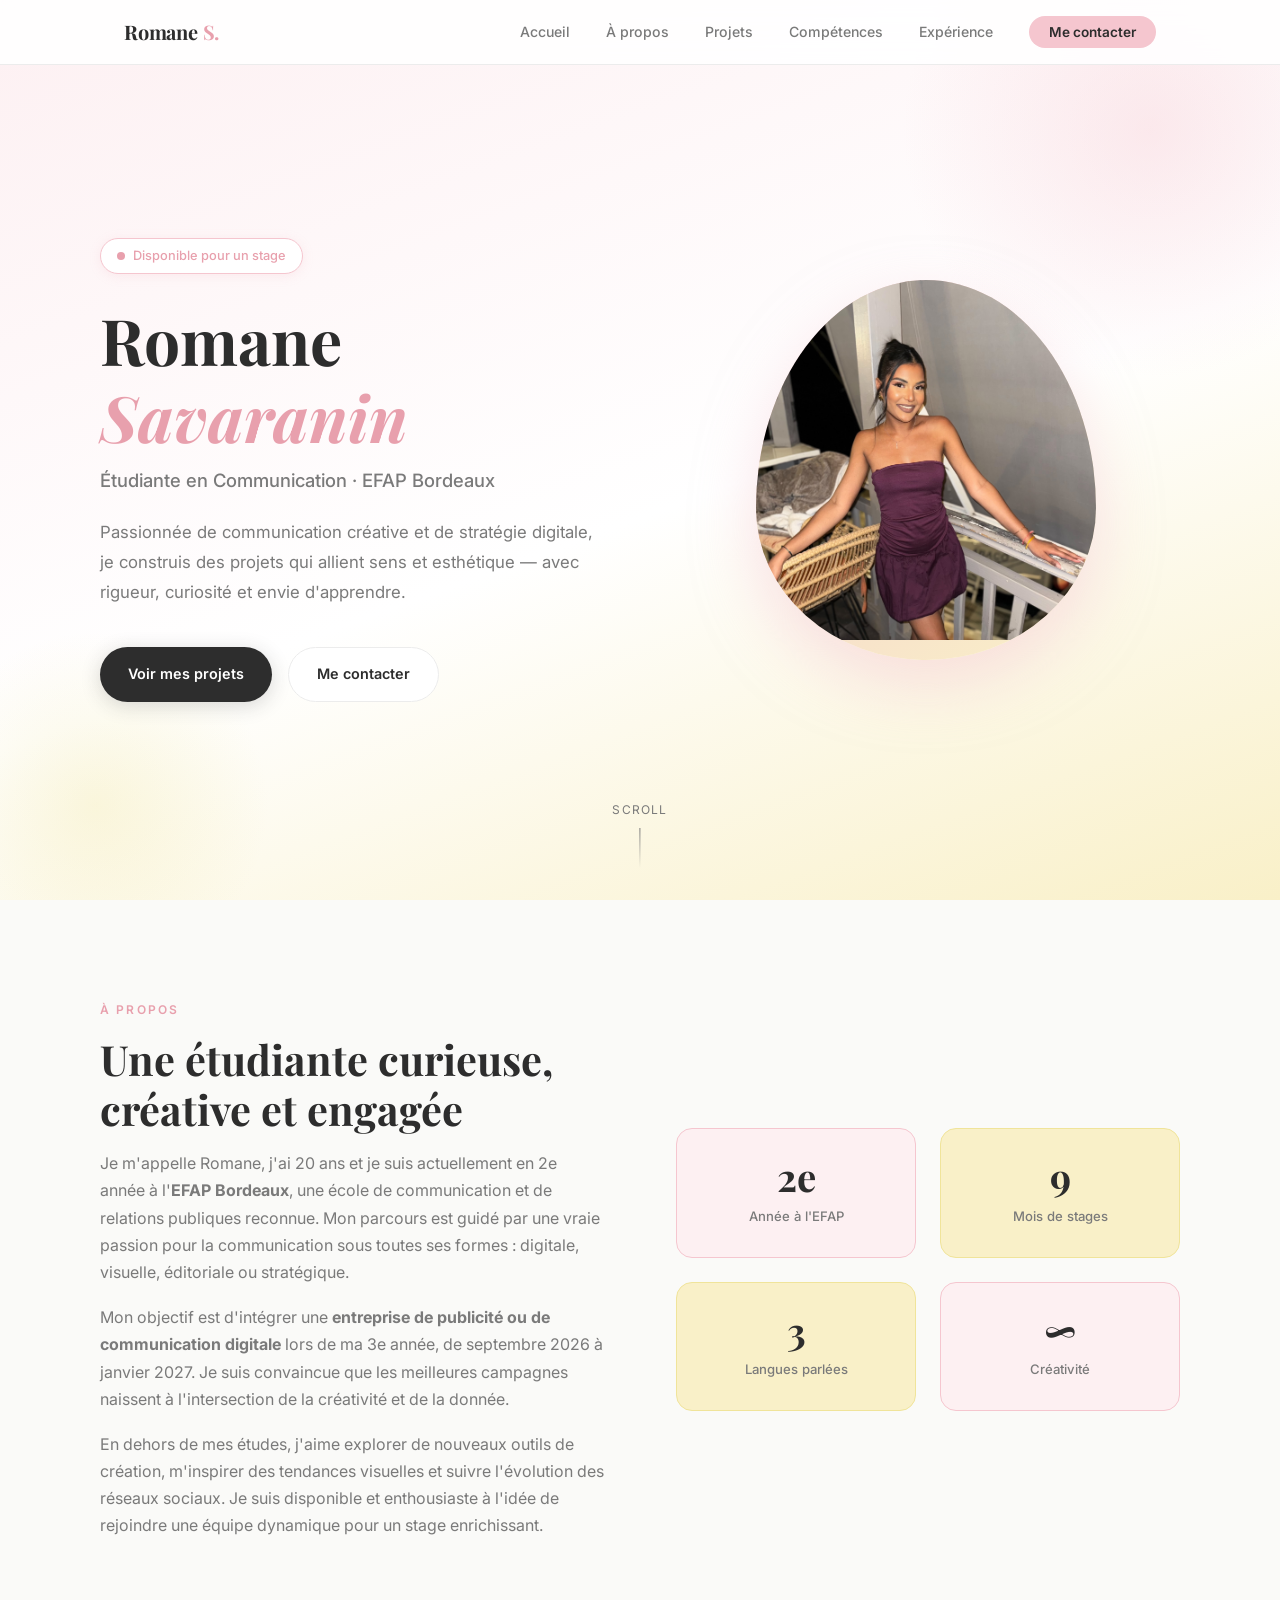
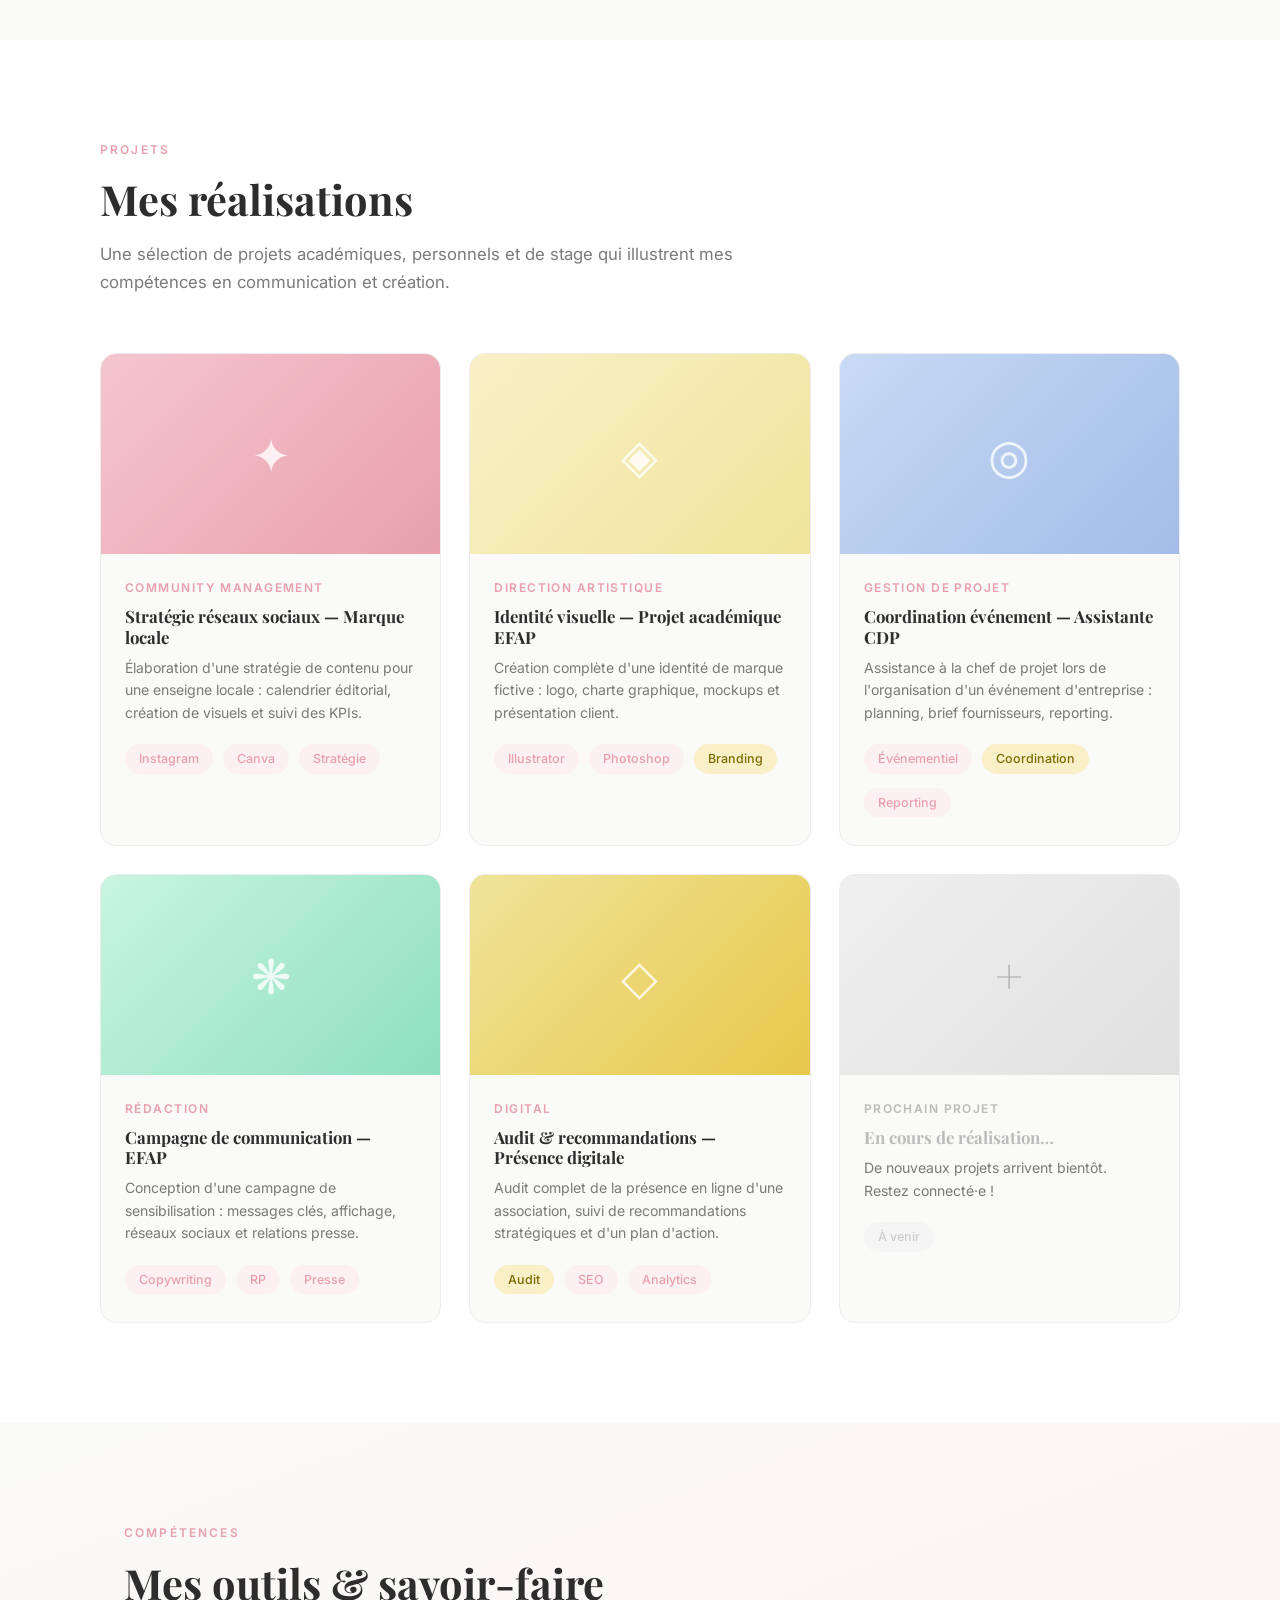
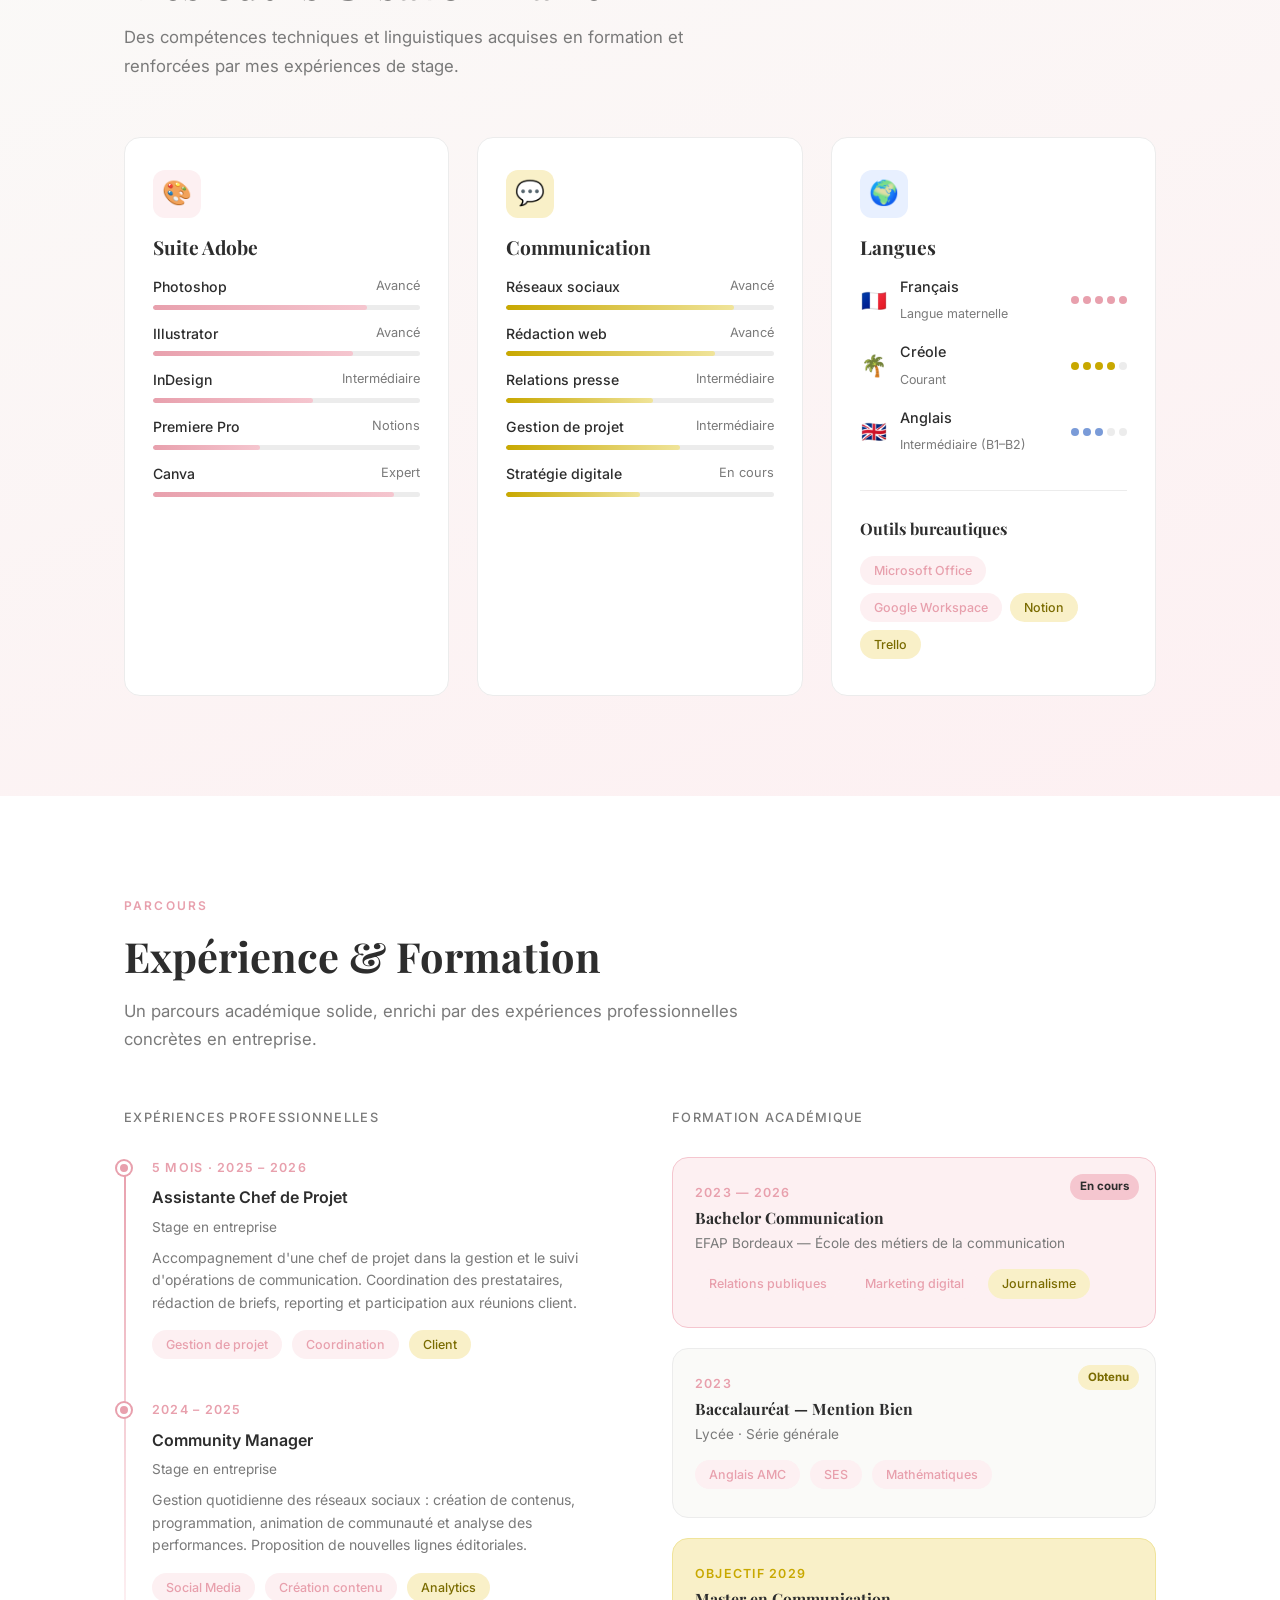
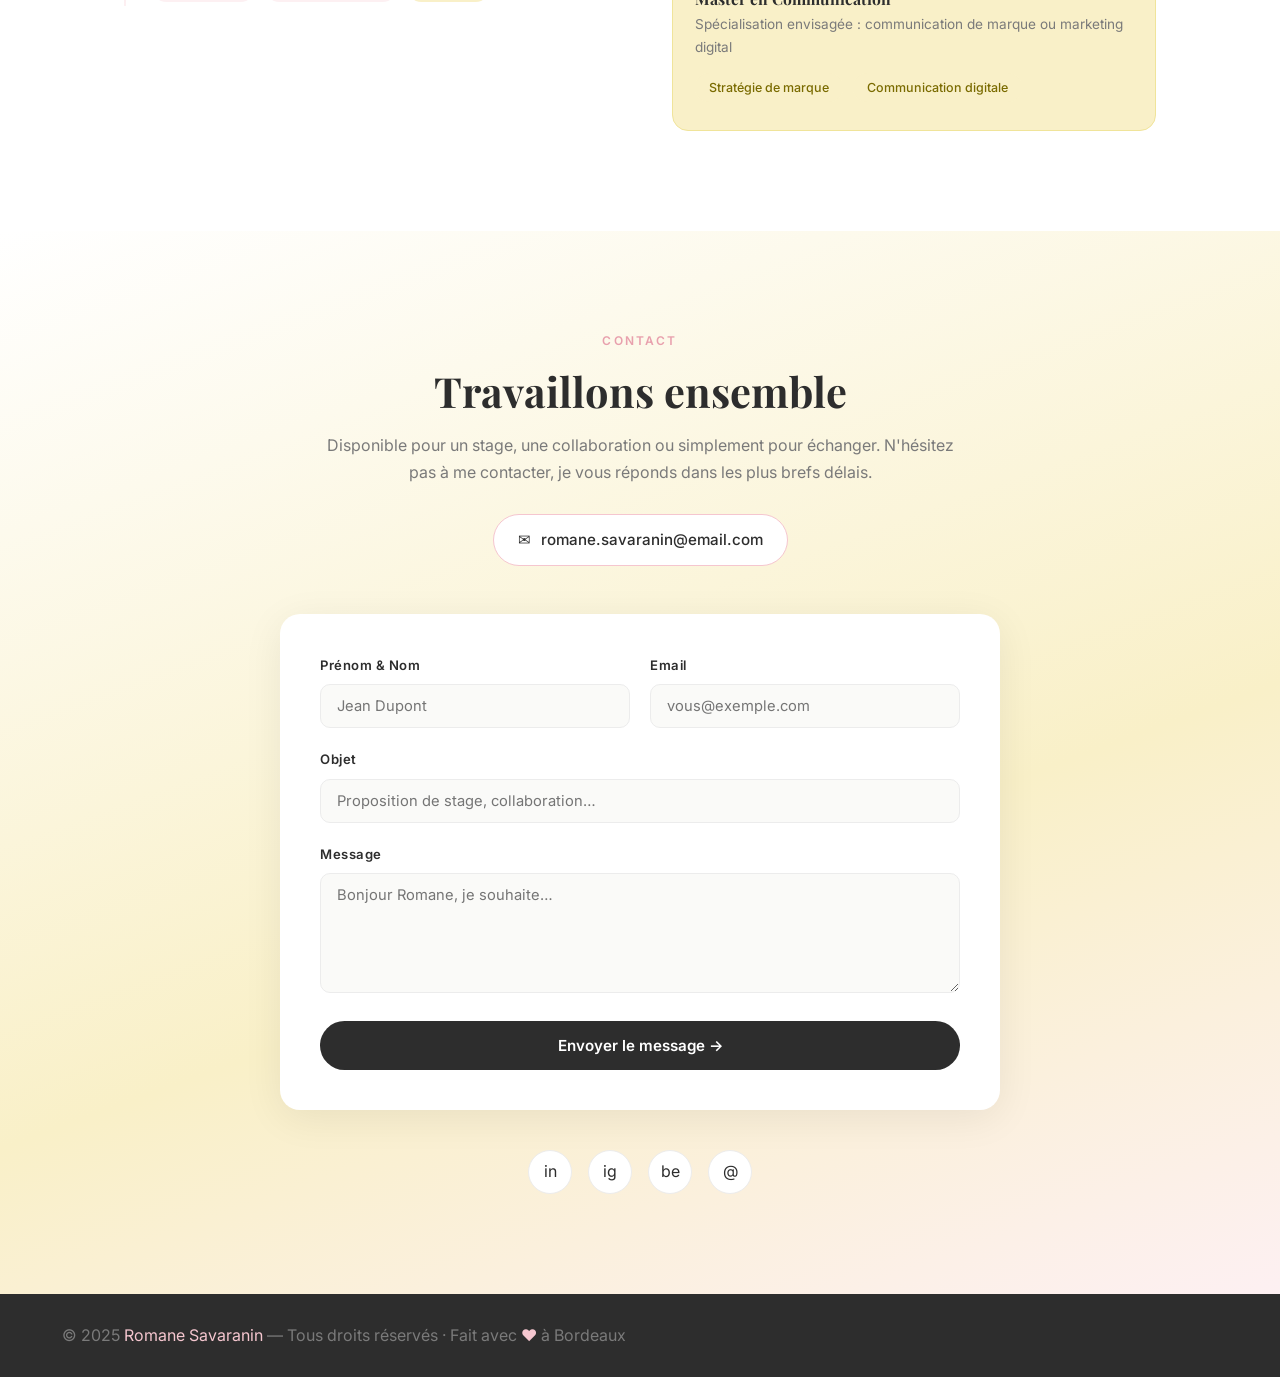
==== commit 708d1b44: "Add files via upload" ====
--- a/index.html
+++ b/index.html
@@ -86,8 +86,8 @@
       <div class="hero-visual">
         <div class="hero-avatar">
           <div class="avatar-decoration"></div>
-          <div class="hero-avatar-inner">
-            <span class="avatar-initials">RS</span>
+          <div class="hero-avatar-inner hero-avatar-photo">
+            <img src="[data-uri]